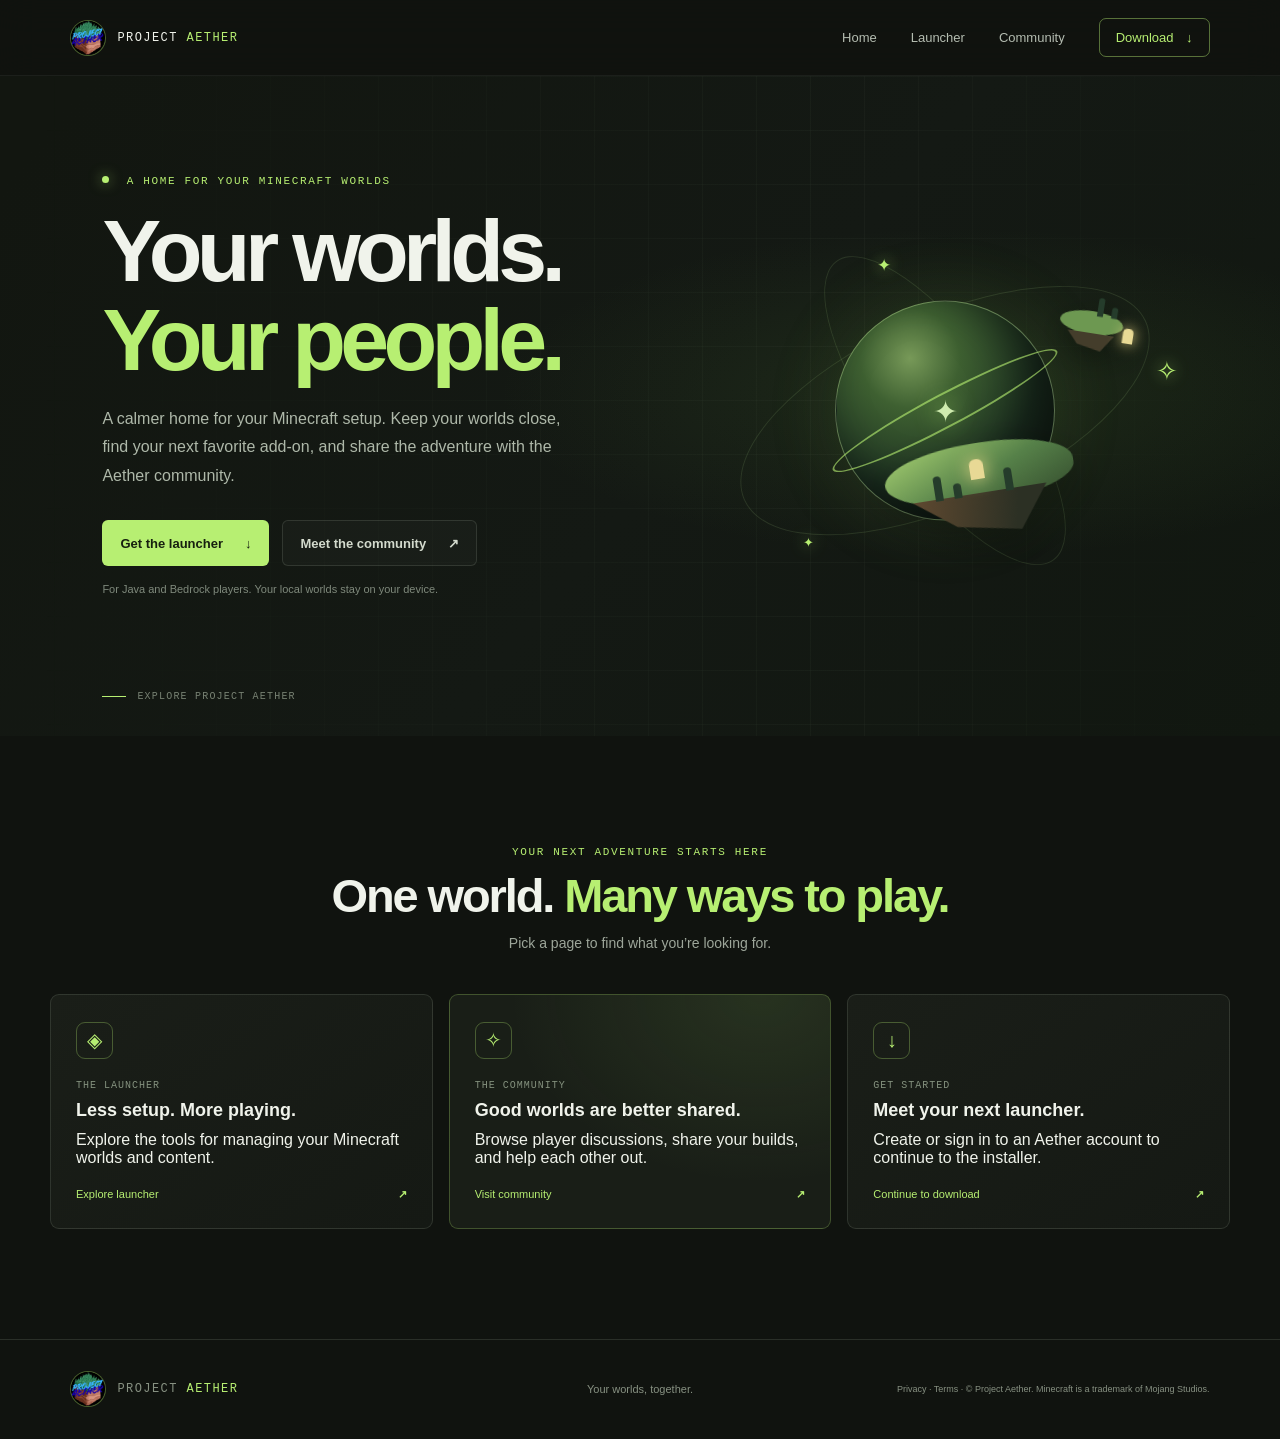
==== index.html @ b4d23e69 "Publish Project Aether website Co-authored-by: Copilot App <223556219+Copilot@users.noreply.github.c" ====
<!doctype html>
<html lang="en">
<head>
  <meta charset="utf-8">
  <meta name="viewport" content="width=device-width, initial-scale=1">
  <meta name="theme-color" content="#10130f">
  <meta http-equiv="Content-Security-Policy" content="default-src 'self'; base-uri 'self'; object-src 'none'; form-action 'self'; script-src 'none'; style-src 'self'; img-src 'self' data:; frame-src 'none'; connect-src 'self'">
  <meta name="description" content="Project Aether brings your Minecraft worlds together. Discover the launcher and join the Aether community.">
  <title>Project Aether — Your worlds, together</title>
  <link rel="icon" type="image/png" href="assets/aether-icon.png">
  <link rel="stylesheet" href="styles.css">
</head>
<body>
  <header class="site-header">
    <a class="brand" href="index.html" aria-label="Project Aether home"><img class="brand-icon" src="assets/aether-icon.png" alt=""><span>PROJECT <b>AETHER</b></span></a>
    <nav class="site-nav" aria-label="Main navigation">
      <a aria-current="page" href="index.html">Home</a>
      <a href="launcher.html">Launcher</a>
      <a href="community.html">Community</a>
      <a class="nav-download" href="download.html">Download <span aria-hidden="true">↓</span></a>
    </nav>
  </header>

  <main id="top">
    <section class="hero">
      <div class="hero-copy">
        <p class="eyebrow"><span class="eyebrow-dot"></span> A HOME FOR YOUR MINECRAFT WORLDS</p>
        <h1>Your worlds.<br><span>Your people.</span></h1>
        <p class="hero-description">A calmer home for your Minecraft setup. Keep your worlds close, find your next favorite add-on, and share the adventure with the Aether community.</p>
        <div class="hero-actions">
          <a class="button button-primary" href="download.html">Get the launcher <span aria-hidden="true">↓</span></a>
          <a class="button button-quiet" href="community.html">Meet the community <span aria-hidden="true">↗</span></a>
        </div>
        <p class="hero-footnote">For Java and Bedrock players. Your local worlds stay on your device.</p>
      </div>
      <div class="hero-art" aria-hidden="true">
        <div class="orbit orbit-one"></div><div class="orbit orbit-two"></div>
        <div class="planet"><span>✦</span></div>
        <div class="island island-main"><i></i><i></i><i></i><b></b></div>
        <div class="island island-small"><i></i><i></i><b></b></div>
        <span class="spark spark-one">✦</span><span class="spark spark-two">✧</span><span class="spark spark-three">✦</span>
      </div>
      <a class="scroll-cue" href="#explore"><span></span> EXPLORE PROJECT AETHER</a>
    </section>

    <section class="home-explore section-wrap" id="explore" aria-labelledby="exploreTitle">
      <div class="section-heading">
        <p class="eyebrow">YOUR NEXT ADVENTURE STARTS HERE</p>
        <h2 id="exploreTitle">One world. <span>Many ways to play.</span></h2>
        <p>Pick a page to find what you’re looking for.</p>
      </div>
      <div class="feature-grid">
        <a class="feature-card" href="launcher.html"><span class="feature-icon">◈</span><p class="card-index">THE LAUNCHER</p><h3>Less setup. More playing.</h3><p>Explore the tools for managing your Minecraft worlds and content.</p><span class="card-link">Explore launcher <b aria-hidden="true">↗</b></span></a>
        <a class="feature-card feature-card-highlight" href="community.html"><span class="feature-icon">✧</span><p class="card-index">THE COMMUNITY</p><h3>Good worlds are better shared.</h3><p>Browse player discussions, share your builds, and help each other out.</p><span class="card-link">Visit community <b aria-hidden="true">↗</b></span></a>
        <a class="feature-card" href="download.html"><span class="feature-icon">↓</span><p class="card-index">GET STARTED</p><h3>Meet your next launcher.</h3><p>Create or sign in to an Aether account to continue to the installer.</p><span class="card-link">Continue to download <b aria-hidden="true">↗</b></span></a>
      </div>
    </section>
  </main>

  <footer class="site-footer">
    <a class="brand" href="index.html"><img class="brand-icon" src="assets/aether-icon.png" alt=""><span>PROJECT <b>AETHER</b></span></a>
    <p>Your worlds, together.</p>
    <small><a href="privacy.html">Privacy</a> · <a href="terms.html">Terms</a> · © Project Aether. Minecraft is a trademark of Mojang Studios.</small>
  </footer>
</body>
</html>
---- styles.css ----
:root {
  color-scheme: dark;
  --bg: #10130f;
  --surface: #181c17;
  --surface-raised: #20251e;
  --line: rgba(224, 240, 216, .12);
  --text: #f0f3eb;
  --muted: #9da69a;
  --green: #b7ef72;
  --green-deep: #7ebd3d;
  --mint: #78d6a5;
  --mono: Consolas, "Courier New", monospace;
  --body: "Segoe UI", Arial, sans-serif;
  --display: "Segoe UI", Arial, sans-serif;
}

* { box-sizing: border-box; }
html { scroll-behavior: smooth; scroll-padding-top: 85px; }
body { margin: 0; background: var(--bg); color: var(--text); font-family: var(--body); -webkit-font-smoothing: antialiased; }
button, input, textarea, select { font: inherit; }
a { color: inherit; text-decoration: none; }
button { color: inherit; }
::selection { color: #141910; background: var(--green); }

.site-header { position: sticky; z-index: 20; top: 0; height: 76px; padding: 0 max(5.5vw, calc((100vw - 1320px) / 2)); display: flex; align-items: center; justify-content: space-between; background: rgba(16, 19, 15, .88); border-bottom: 1px solid rgba(255,255,255,.055); backdrop-filter: blur(18px); }
.brand { display: inline-flex; gap: 11px; align-items: center; font: 500 12px var(--mono); letter-spacing: .12em; }
.brand b { color: var(--green); font-weight: 500; }
.brand-icon { display: block; width: 36px; height: 36px; border: 1px solid rgba(183,239,114,.4); border-radius: 50%; object-fit: cover; background: #000; }
.site-nav { display: flex; gap: 34px; align-items: center; color: #b5bdb1; font-size: 13px; }
.site-nav a { transition: color .18s ease; }
.site-nav a:hover, .site-nav a:focus-visible { color: var(--green); }
.site-nav .nav-download { padding: 11px 16px; border: 1px solid rgba(183,239,114,.43); border-radius: 7px; color: var(--green); }
.site-nav .nav-download span { margin-left: 9px; }

.hero { position: relative; min-height: 660px; overflow: hidden; display: flex; align-items: center; padding: 70px max(8vw, calc((100vw - 1180px) / 2)) 112px; background: radial-gradient(ellipse at 75% 48%, rgba(84, 134, 54, .16), transparent 34%), linear-gradient(130deg, #121610 5%, #141914 54%, #111710 100%); }
.hero::before { position: absolute; inset: 0; background-image: linear-gradient(rgba(196,226,180,.035) 1px, transparent 1px), linear-gradient(90deg, rgba(196,226,180,.035) 1px, transparent 1px); background-size: 54px 54px; mask-image: linear-gradient(90deg, transparent, #000 65%, transparent); content: ""; }
.hero-copy { position: relative; z-index: 2; width: min(590px, 55%); }
.eyebrow { margin: 0 0 20px; color: var(--green); font: 11px var(--mono); letter-spacing: .15em; }
.eyebrow-dot, .online-indicator { display: inline-block; width: 7px; height: 7px; margin-right: 9px; border-radius: 50%; background: var(--green); box-shadow: 0 0 13px rgba(183,239,114,.66); vertical-align: 1px; }
h1, h2, h3, p { margin-top: 0; }
.hero h1 { margin-bottom: 20px; font: 800 clamp(52px, 7vw, 88px)/1.01 var(--display); letter-spacing: -.065em; }
.hero h1 span, .section-heading h2 span, .social-intro h2 span, .download-cta h2 span { color: var(--green); }
.hero-description { max-width: 485px; margin-bottom: 29px; color: #aeb8a9; font-size: 16px; line-height: 1.8; }
.hero-actions { display: flex; flex-wrap: wrap; gap: 13px; align-items: center; }
.button { min-height: 46px; padding: 0 17px; display: inline-flex; gap: 22px; justify-content: center; align-items: center; border: 1px solid transparent; border-radius: 6px; cursor: pointer; font-size: 13px; font-weight: 700; transition: transform .18s ease, background .18s ease, border-color .18s ease; }
.button:hover:not(:disabled) { transform: translateY(-2px); }
.button:focus-visible, button:focus-visible, a:focus-visible, input:focus-visible, textarea:focus-visible, select:focus-visible { outline: 2px solid var(--green); outline-offset: 3px; }
.button-primary { background: var(--green); color: #17200f; }
.button-primary:hover:not(:disabled) { background: #c9f892; }
.button-quiet { border-color: var(--line); background: rgba(255,255,255,.025); color: #d3dacd; }
.button-quiet:hover { border-color: rgba(183,239,114,.45); }
.button:disabled { cursor: not-allowed; opacity: .48; }
.hero-footnote { margin: 17px 0 0; color: #7f897c; font-size: 11px; }
.hero-art { position: absolute; width: 490px; height: 460px; top: 50%; right: 7%; transform: translateY(-49%); }
.orbit { position: absolute; left: 50%; top: 50%; border: 1px solid rgba(181,229,148,.13); border-radius: 50%; transform: translate(-50%,-50%) rotate(-24deg); }
.orbit-one { width: 440px; height: 190px; }
.orbit-two { width: 370px; height: 130px; transform: translate(-50%,-50%) rotate(54deg); }
.planet { position: absolute; top: 50%; left: 50%; width: 220px; height: 220px; display: grid; place-items: center; border: 1px solid rgba(208,239,165,.34); border-radius: 50%; background: radial-gradient(circle at 34% 26%, #779958 0, #3e6031 23%, #1c3021 60%, #121b17 100%); box-shadow: inset -26px -22px 48px rgba(0,0,0,.5), 0 0 75px rgba(141,197,88,.13); transform: translate(-50%,-50%); }
.planet::before { position: absolute; width: 250px; height: 30px; border: 2px solid rgba(183,239,114,.62); border-radius: 50%; transform: rotate(-28deg); content: ""; }
.planet span { color: rgba(228,255,193,.87); font-size: 30px; text-shadow: 0 0 24px var(--green); }
.island { position: absolute; z-index: 2; filter: drop-shadow(0 15px 19px rgba(0,0,0,.28)); }
.island-main { width: 190px; height: 97px; top: 57%; left: 38%; transform: rotate(-9deg); }
.island-main::before { position: absolute; inset: 0 0 37px; border-radius: 50% 49% 46% 52%; background: linear-gradient(155deg,#a4ce70,#568149 54%,#354e2e); content: ""; }
.island-main::after { position: absolute; top: 50px; left: 25px; width: 135px; height: 42px; clip-path: polygon(0 0,100% 0,77% 100%,30% 72%); background: linear-gradient(100deg,#5f4930,#2c3024 75%); content: ""; }
.island i { position: absolute; z-index: 1; bottom: 45px; width: 8px; height: 19px; border-radius: 5px 5px 1px 1px; background: #253c2b; }
.island i:nth-child(1) { left: 48px; height: 25px; }.island i:nth-child(2) { left: 67px; height: 15px; }.island i:nth-child(3) { left: 119px; height: 23px; }
.island b { position: absolute; z-index: 1; top: 16px; left: 86px; width: 14px; height: 20px; border-radius: 6px 6px 0 0; background: #e8d995; box-shadow: 0 0 18px #efdb8a; }
.island-small { width: 85px; height: 51px; top: 27%; left: 71%; transform: scale(.75) rotate(9deg); }
.island-small::before { position: absolute; inset: 0 0 20px; border-radius: 50%; background: #6d9851; content: ""; }
.island-small::after { position: absolute; top: 29px; left: 12px; width: 63px; height: 23px; clip-path: polygon(0 0,100% 0,75% 100%,24% 74%); background: #443d2b; content: ""; }
.spark { position: absolute; color: var(--green); text-shadow: 0 0 15px rgba(183,239,114,.8); }
.spark-one { top: 16%; left: 36%; font-size: 17px; }.spark-two { top: 38%; left: 93%; font-size: 26px; }.spark-three { top: 77%; left: 21%; font-size: 13px; }
.scroll-cue { position: absolute; bottom: 34px; left: max(8vw, calc((100vw - 1180px) / 2)); display: inline-flex; gap: 11px; align-items: center; color: #788273; font: 10px var(--mono); letter-spacing: .12em; }
.scroll-cue span { width: 24px; height: 1px; background: var(--green); }

.section-wrap { max-width: 1180px; margin: auto; padding: 110px 0; }
.section-heading { margin-bottom: 43px; text-align: center; }
.section-heading .eyebrow { margin-bottom: 12px; }
.section-heading h2, .social-intro h2, .download-cta h2 { margin-bottom: 12px; font: 750 clamp(32px, 4vw, 47px)/1.12 var(--display); letter-spacing: -.045em; }
.section-heading > p:last-child { margin-bottom: 0; color: var(--muted); font-size: 14px; }
.home-explore .feature-card { display: block; }
.card-link { display: flex; justify-content: space-between; margin-top: 21px; color: var(--green); font-size: 11px; }
.feature-grid { display: grid; grid-template-columns: repeat(3, 1fr); gap: 16px; }
.feature-card { min-height: 230px; padding: 27px 25px; border: 1px solid var(--line); border-radius: 9px; background: linear-gradient(145deg, #1a1e18, #151914); }
.feature-card-highlight { border-color: rgba(183,239,114,.25); background: radial-gradient(ellipse at 82% 0%, rgba(142,195,94,.12), transparent 57%), #191e17; }
.feature-icon { display: grid; width: 37px; height: 37px; margin-bottom: 21px; place-items: center; border: 1px solid rgba(183,239,114,.3); border-radius: 9px; color: var(--green); font-size: 20px; }
.card-index { margin-bottom: 9px; color: #84917e; font: 10px var(--mono); letter-spacing: .1em; }
.feature-card h3 { margin-bottom: 10px; font: 650 18px var(--display); }
.feature-card > p:last-child { margin-bottom: 0; color: var(--muted); font-size: 13px; line-height: 1.75; }

.social-section { padding: 105px max(5vw, calc((100vw - 1320px) / 2)); border-top: 1px solid rgba(255,255,255,.045); border-bottom: 1px solid rgba(255,255,255,.045); background: radial-gradient(ellipse at 12% 18%, rgba(90,132,63,.12), transparent 33%), #141813; }
.social-wrap { max-width: 1250px; margin: auto; display: grid; grid-template-columns: minmax(250px, .75fr) minmax(450px, 1.25fr); gap: clamp(36px, 7vw, 100px); align-items: start; }
.social-intro { position: sticky; top: 120px; padding-top: 24px; }
.social-intro .eyebrow { margin-bottom: 19px; }
.social-intro h2 { margin-bottom: 19px; font-size: clamp(38px, 4vw, 55px); }
.social-intro h1 { margin-bottom: 19px; font: 750 clamp(38px, 4vw, 55px)/1.12 var(--display); letter-spacing: -.045em; }
.social-intro > p:not(.eyebrow) { max-width: 380px; margin-bottom: 23px; color: #a5aea0; font-size: 14px; line-height: 1.8; }
.social-account { margin-bottom: 20px; color: #879282; font: 11px var(--mono); }
.social-account .online-indicator { width: 6px; height: 6px; background: var(--mint); box-shadow: 0 0 12px rgba(120,214,165,.65); }
.signout-link { display: block; margin-top: 12px; padding: 0; border: 0; background: transparent; color: var(--muted); cursor: pointer; font-size: 12px; text-decoration: underline; }
.community-card { min-width: 0; padding: 23px; border: 1px solid rgba(223,238,215,.12); border-radius: 10px; background: #191d18; box-shadow: 0 25px 80px rgba(0,0,0,.22); }
.community-card-head { display: flex; justify-content: space-between; align-items: center; }
.community-card-head .card-index { margin: 0 0 6px; }
.community-card-head h2, .community-card-head h3 { margin-bottom: 0; font: 650 21px var(--display); }
.refresh-button { width: 35px; height: 35px; border: 1px solid var(--line); border-radius: 7px; background: transparent; color: #b4c0ac; cursor: pointer; font-size: 19px; }
.refresh-button:hover { border-color: var(--green); color: var(--green); }
.category-list { display: flex; gap: 7px; overflow-x: auto; padding: 19px 0 15px; scrollbar-width: thin; }
.category-chip { flex: 0 0 auto; padding: 7px 10px; border: 1px solid var(--line); border-radius: 99px; background: transparent; color: #a5aea0; cursor: pointer; font-size: 10px; }
.category-chip:hover, .category-chip.active { border-color: rgba(183,239,114,.5); background: rgba(183,239,114,.08); color: var(--green); }
.compose-form { padding: 15px; border: 1px solid var(--line); border-radius: 7px; background: #141813; }
.compose-form input, .compose-form textarea, .compose-form select, .auth-card input, .auth-card select { width: 100%; padding: 10px 11px; border: 1px solid #30372d; border-radius: 5px; background: #10130f; color: var(--text); font-size: 12px; }
.compose-form input, .compose-form textarea { margin-bottom: 8px; }
.compose-form textarea { resize: vertical; min-height: 72px; line-height: 1.6; }
.compose-form select { width: auto; max-width: 100%; margin-bottom: 10px; color: #bbc5b5; }
.compose-form input::placeholder, .compose-form textarea::placeholder, .auth-card input::placeholder { color: #697365; }
.compose-footer { display: flex; gap: 12px; align-items: center; justify-content: space-between; color: #788273; font-size: 10px; }
.button-small { min-height: 33px; padding: 0 13px; gap: 11px; border: 0; background: var(--green); color: #17200f; font-size: 11px; }
.feed-list { margin-top: 9px; }
.feed-message { padding: 23px 10px; color: #8d9787; text-align: center; font-size: 12px; }
.post-card { padding: 20px 2px; border-bottom: 1px solid var(--line); }
.post-meta { display: flex; gap: 8px; align-items: center; color: #84907f; font: 10px var(--mono); }
.post-category { color: var(--green); }
.post-card h4 { margin: 11px 0 6px; font: 650 16px/1.45 var(--display); overflow-wrap: anywhere; }
.post-body { margin: 0; color: #b1baad; font-size: 12px; line-height: 1.7; white-space: pre-wrap; overflow-wrap: anywhere; }
.post-actions { display: flex; gap: 8px; margin-top: 13px; }
.post-action { padding: 5px 9px; border: 1px solid var(--line); border-radius: 99px; background: transparent; color: #9ba694; cursor: pointer; font-size: 10px; }
.post-action:hover, .post-action.is-liked { border-color: rgba(183,239,114,.4); color: var(--green); }
.reply-list { display: grid; gap: 9px; margin-top: 12px; padding: 12px; border-left: 1px solid rgba(183,239,114,.35); background: rgba(0,0,0,.13); }
.reply-item { margin: 0; color: #acb6a7; font-size: 11px; line-height: 1.6; white-space: pre-wrap; overflow-wrap: anywhere; }
.reply-item b { color: var(--green); font-weight: 600; }
.reply-form { display: flex; gap: 8px; margin-top: 10px; }
.reply-form input { min-width: 0; flex: 1; padding: 9px; border: 1px solid #30372d; border-radius: 5px; background: #10130f; color: var(--text); font-size: 11px; }

.download-cta { position: relative; overflow: hidden; padding: 95px 20px; text-align: center; background: radial-gradient(ellipse at 50% 110%, rgba(111,164,72,.19), transparent 53%), #111510; }
.download-cta .eyebrow { margin-bottom: 14px; }
.download-cta h2 { margin-bottom: 25px; }
.download-cta > p:last-child { margin: 15px 0 0; color: #869080; font-size: 11px; }
.cta-orb { position: absolute; top: -45px; left: calc(50% - 35px); color: rgba(183,239,114,.08); font-size: 170px; pointer-events: none; }
.site-footer { min-height: 100px; padding: 22px max(5.5vw, calc((100vw - 1320px) / 2)); display: grid; grid-template-columns: 1fr 1fr 1fr; gap: 20px; align-items: center; border-top: 1px solid var(--line); color: #879182; }
.site-footer p { margin: 0; text-align: center; font-size: 11px; }
.site-footer small { text-align: right; font-size: 9px; }
.legal-page { width: min(760px, calc(100% - 44px)); min-height: calc(100vh - 176px); margin: 70px auto; padding: 45px clamp(22px, 6vw, 65px); border: 1px solid var(--line); border-radius: 10px; background: linear-gradient(145deg, #191e17, #141813); }
.legal-page .eyebrow { margin-bottom: 12px; }
.legal-page h1 { margin-bottom: 10px; font: 750 clamp(36px, 5vw, 56px)/1.1 var(--display); letter-spacing: -.05em; }
.legal-page .legal-updated { margin-bottom: 31px; color: #879282; font: 10px var(--mono); }
.legal-page h2 { margin: 29px 0 9px; font: 650 18px var(--display); }
.legal-page p, .legal-page li { color: #acb6a7; font-size: 13px; line-height: 1.8; }
.legal-page li { margin: 8px 0; padding-left: 5px; }
.legal-page ul { padding-left: 20px; }
.legal-page a { color: var(--green); text-decoration: underline; text-underline-offset: 3px; }
.page-hero { padding: 110px max(8vw, calc((100vw - 1180px) / 2)) 90px; background: radial-gradient(ellipse at 78% 45%, rgba(84, 134, 54, .16), transparent 34%), #131812; }
.page-hero h1 { margin: 0 0 18px; font: 800 clamp(48px, 6vw, 76px)/1.02 var(--display); letter-spacing: -.06em; }
.page-hero h1 span { color: var(--green); }
.page-hero > p:not(.eyebrow) { max-width: 610px; margin: 0 0 25px; color: #aeb8a9; font-size: 15px; line-height: 1.8; }
.launcher-features { padding-top: 82px; }
.launcher-note { margin-top: 22px; padding: 26px 30px; display: flex; gap: 24px; justify-content: space-between; align-items: center; border: 1px solid rgba(183,239,114,.2); border-radius: 9px; background: radial-gradient(ellipse at 85% 0%, rgba(142,195,94,.11), transparent 57%), #191e17; }
.launcher-note h3 { margin: 0 0 8px; font: 650 19px var(--display); }
.launcher-note p:last-child { max-width: 620px; margin: 0; color: var(--muted); font-size: 12px; line-height: 1.7; }
.social-page { min-height: calc(100vh - 176px); }
.download-page { min-height: calc(100vh - 176px); padding: 62px 20px; display: grid; place-items: center; background: radial-gradient(ellipse at 50% 34%, rgba(90,132,63,.15), transparent 43%), #111510; }
.download-gate { width: min(540px, 100%); padding: 42px clamp(23px, 7vw, 56px); border: 1px solid rgba(183,239,114,.2); border-radius: 11px; background: linear-gradient(145deg, #1a1f18, #141813); text-align: center; box-shadow: 0 25px 80px rgba(0,0,0,.24); }
.download-icon { width: 96px; height: 96px; margin-bottom: 25px; border: 1px solid rgba(183,239,114,.4); border-radius: 50%; object-fit: cover; background: #000; }
.download-gate h1 { margin: 0 0 16px; font: 800 clamp(43px, 7vw, 60px)/1.02 var(--display); letter-spacing: -.055em; }
.download-gate h1 span { color: var(--green); }
.download-copy { margin: 0 auto 20px; max-width: 390px; color: #aab4a5; font-size: 13px; line-height: 1.8; }
.download-status { min-height: 23px; margin: 16px 0; color: var(--green); font: 11px var(--mono); }
.download-actions { display: grid; gap: 7px; justify-items: center; }
.download-note { margin: 22px 0 0; color: #7f897c; font-size: 10px; line-height: 1.7; }

.auth-dialog { width: min(440px, calc(100% - 28px)); max-width: none; max-height: min(90vh, 760px); padding: 0; overflow-y: auto; border: 1px solid rgba(183,239,114,.25); border-radius: 11px; background: #181d17; color: var(--text); box-shadow: 0 28px 100px rgba(0,0,0,.6); }
.auth-dialog::backdrop { background: rgba(5,8,5,.78); backdrop-filter: blur(4px); }
.auth-card { position: relative; padding: 32px; }
.auth-card .eyebrow { margin-bottom: 12px; font-size: 9px; }
.auth-card h2 { margin-bottom: 8px; font: 750 29px var(--display); letter-spacing: -.04em; }
.auth-subtitle { margin-bottom: 22px; color: var(--muted); font-size: 12px; line-height: 1.6; }
.dialog-close { position: absolute; top: 14px; right: 15px; width: 32px; height: 32px; border: 1px solid var(--line); border-radius: 50%; background: transparent; color: #b7c0b2; cursor: pointer; font-size: 20px; }
.auth-card label { display: block; margin: 14px 0 6px; color: #d4dbd0; font-size: 11px; }
.auth-card input, .auth-card select { min-height: 41px; font-size: 12px; }
.auth-card .form-note { color: #85907f; font-size: 10px; line-height: 1.6; }
.auth-card .agreement { display: flex; gap: 9px; align-items: flex-start; margin: 15px 0; color: #a9b2a4; font-size: 10px; line-height: 1.6; }
.auth-card .agreement input { width: 15px; min-height: 15px; flex: 0 0 15px; margin: 1px 0 0; accent-color: var(--green); }
.auth-card a { color: var(--green); text-decoration: underline; text-underline-offset: 2px; }
.turnstile-slot { min-height: 66px; margin: 12px 0; }
.auth-submit { width: 100%; margin: 12px 0 7px; }
.auth-switch { display: block; margin: 12px auto; padding: 4px; border: 0; background: transparent; color: var(--green); cursor: pointer; font-size: 11px; }
.auth-legal { margin: 17px 0 0; }
.auth-error { padding: 10px; border: 1px solid rgba(255,117,117,.25); border-radius: 5px; background: rgba(145,48,48,.13); color: #ffaaa3; font-size: 11px; line-height: 1.5; }
.auth-error[hidden] { display: none; }
.sr-only { position: absolute; width: 1px; height: 1px; padding: 0; overflow: hidden; clip: rect(0,0,0,0); white-space: nowrap; border: 0; }
[hidden] { display: none !important; }

@media (max-width: 1050px) {
  .section-wrap { padding-right: 5vw; padding-left: 5vw; }
  .hero { padding-left: 6vw; }
  .hero-art { right: 0; transform: translate(10%,-49%) scale(.82); opacity: .8; }
  .social-section { padding-right: 5vw; padding-left: 5vw; }
}
@media (max-width: 760px) {
  .site-header { height: 65px; padding: 0 20px; }
  .site-nav { gap: 15px; font-size: 11px; }
  .site-nav a:first-child { display: none; }
  .site-nav .nav-download { padding: 9px 10px; }
  .brand { gap: 8px; font-size: 10px; }
  .brand-icon { width: 32px; height: 32px; }
  .hero { min-height: 680px; padding: 80px 25px 100px; align-items: flex-start; }
  .hero-copy { width: 100%; }
  .hero h1 { font-size: clamp(55px, 13vw, 78px); }
  .hero-description { max-width: 500px; font-size: 14px; }
  .hero-art { top: auto; right: 50%; bottom: -180px; transform: translateX(50%) scale(.72); opacity: .65; }
  .scroll-cue { left: 25px; }
  .section-wrap { padding: 77px 22px; }
  .section-heading { margin-bottom: 27px; }
  .feature-grid { grid-template-columns: 1fr; gap: 10px; }
  .feature-card { min-height: 0; padding: 22px; }
  .feature-icon { margin-bottom: 15px; }
  .social-section { padding: 70px 18px; }
  .social-wrap { grid-template-columns: 1fr; gap: 34px; }
  .social-intro { position: static; padding: 0 4px; }
  .social-intro h2 { font-size: 43px; }
  .social-intro h1 { font-size: 43px; }
  .community-card { padding: 17px; }
  .download-cta { padding: 75px 20px; }
  .page-hero { padding: 80px 25px 65px; }
  .page-hero h1 { font-size: 54px; }
  .launcher-features { padding-top: 65px; }
  .launcher-note { align-items: flex-start; flex-direction: column; padding: 22px; }
  .download-page { padding: 40px 15px; }
  .site-footer { padding: 22px; grid-template-columns: 1fr auto; }
  .site-footer p { display: none; }
  .site-footer small { max-width: 210px; font-size: 8px; }
}
@media (max-width: 430px) {
  .site-nav { gap: 11px; }
  .site-nav a:nth-child(2) { font-size: 10px; }
  .hero { min-height: 700px; }
  .hero-actions { align-items: stretch; flex-direction: column; }
  .hero-actions .button { justify-content: space-between; }
  .community-card { margin: 0 -7px; padding: 14px; }
  .compose-form { padding: 10px; }
  .compose-footer { align-items: flex-start; flex-direction: column; }
  .compose-footer .button { align-self: flex-end; }
  .site-footer small { max-width: 155px; text-align: right; }
  .auth-card { padding: 28px 22px; }
  .legal-page { width: calc(100% - 28px); margin: 26px auto; padding: 27px 21px; }
}
@media (prefers-reduced-motion: reduce) {
  *, *::before, *::after { scroll-behavior: auto !important; animation-duration: .01ms !important; transition-duration: .01ms !important; }
}
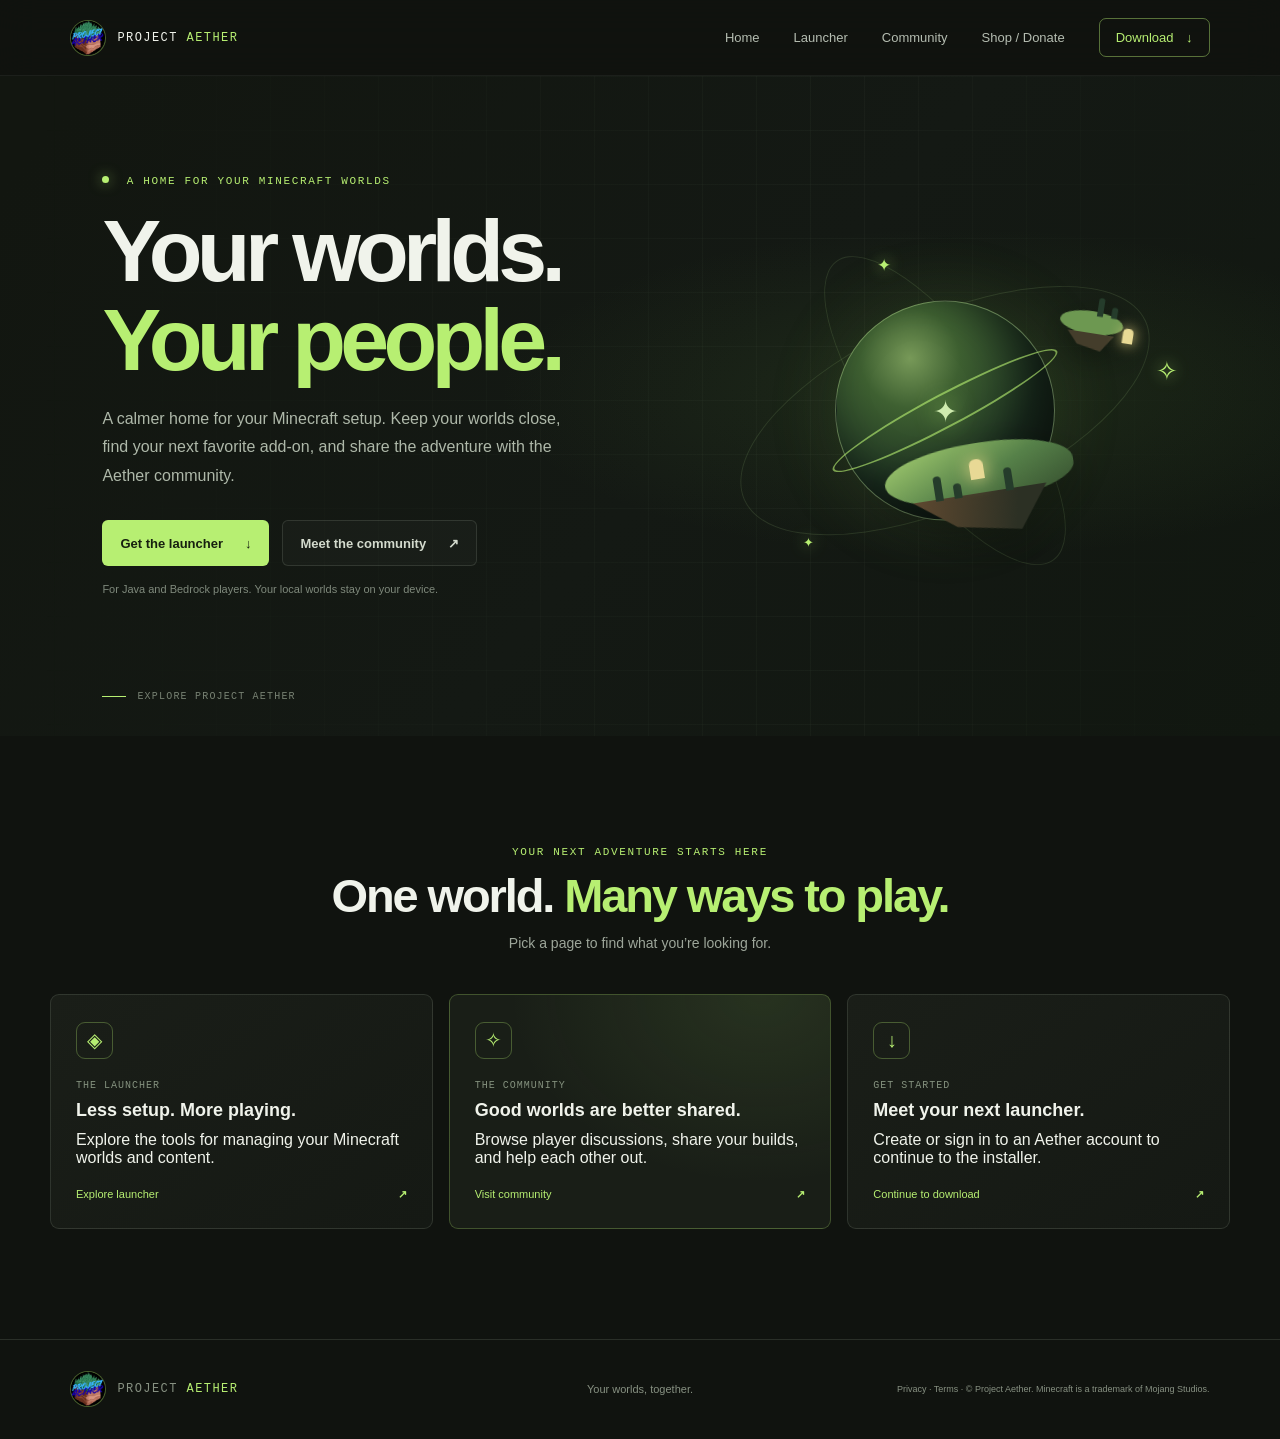
==== commit 849cf90c: "Add shop and donate coming soon page Co-authored-by: Copilot App <223556219+Copilot@users.noreply.gi" ====
--- a/index.html
+++ b/index.html
@@ -17,6 +17,7 @@
       <a aria-current="page" href="index.html">Home</a>
       <a href="launcher.html">Launcher</a>
       <a href="community.html">Community</a>
+      <a href="shop.html">Shop / Donate</a>
       <a class="nav-download" href="download.html">Download <span aria-hidden="true">↓</span></a>
     </nav>
   </header>
--- a/styles.css
+++ b/styles.css
@@ -140,6 +140,7 @@
 .site-footer p { margin: 0; text-align: center; font-size: 11px; }
 .site-footer small { text-align: right; font-size: 9px; }
 .legal-page { width: min(760px, calc(100% - 44px)); min-height: calc(100vh - 176px); margin: 70px auto; padding: 45px clamp(22px, 6vw, 65px); border: 1px solid var(--line); border-radius: 10px; background: linear-gradient(145deg, #191e17, #141813); }
+.shop-page { display: grid; align-content: center; text-align: center; }
 .legal-page .eyebrow { margin-bottom: 12px; }
 .legal-page h1 { margin-bottom: 10px; font: 750 clamp(36px, 5vw, 56px)/1.1 var(--display); letter-spacing: -.05em; }
 .legal-page .legal-updated { margin-bottom: 31px; color: #879282; font: 10px var(--mono); }
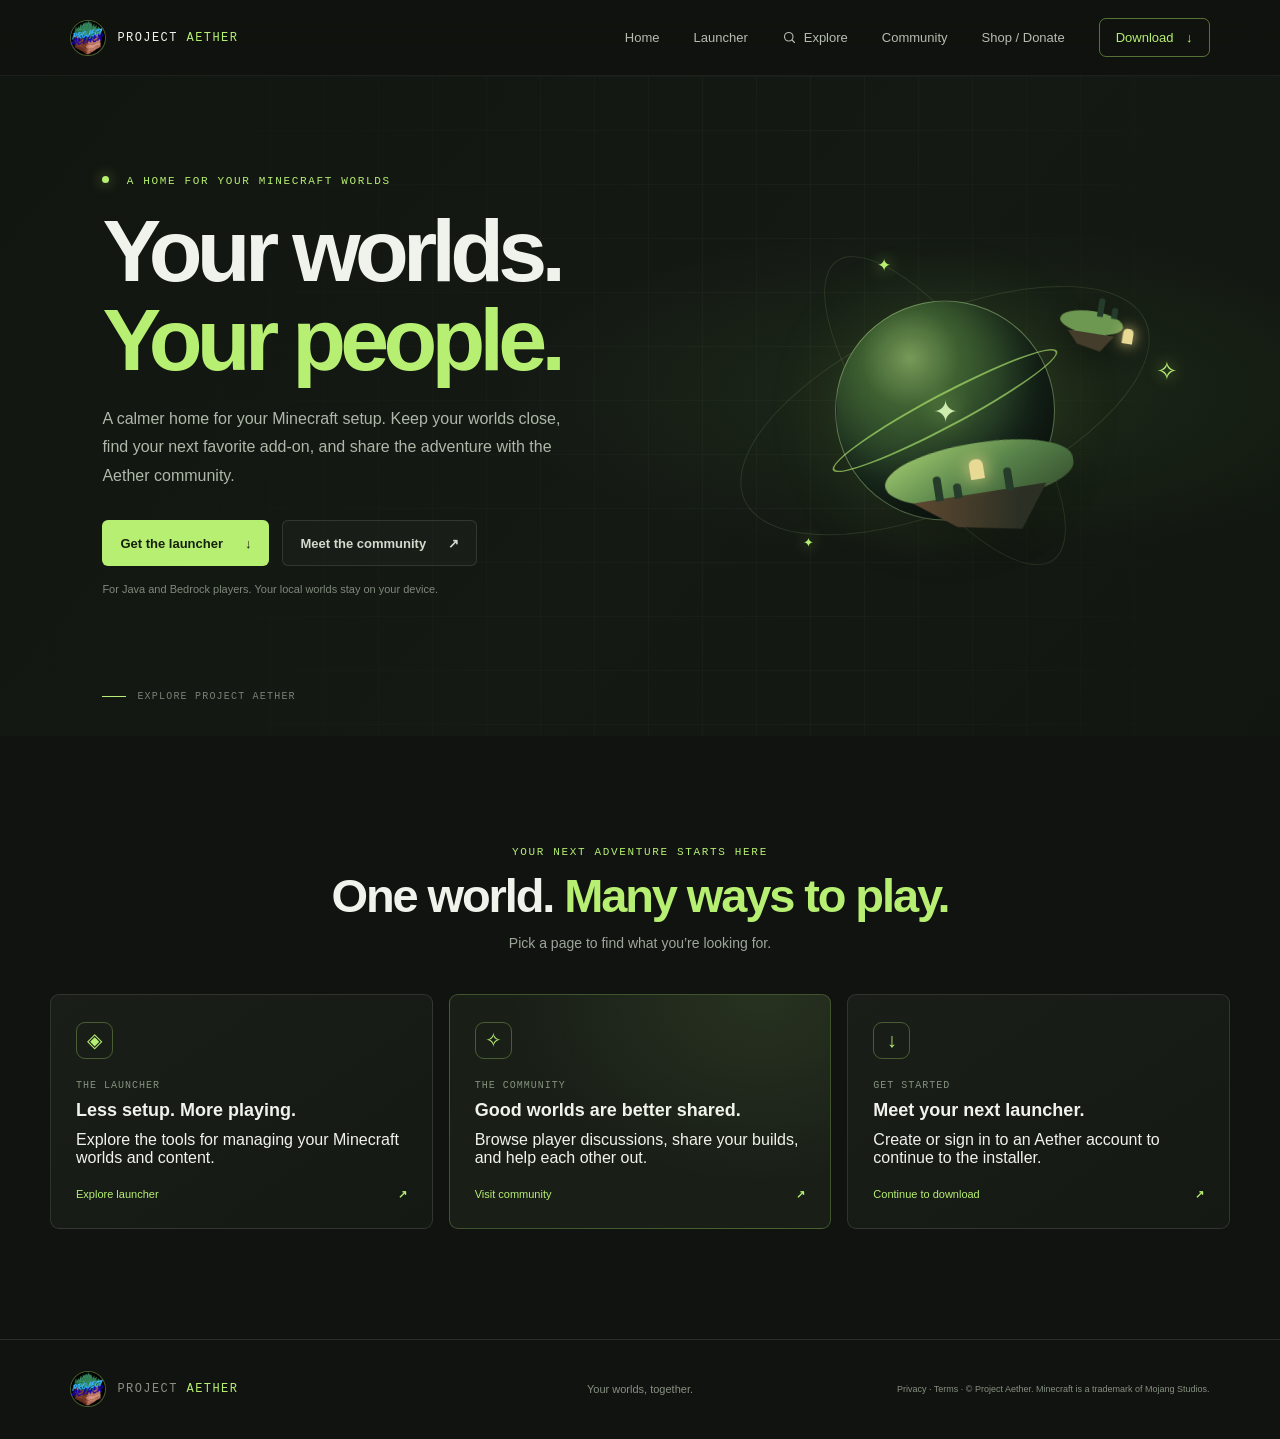
==== commit 90d44892: "Add Explore launcher gallery Co-authored-by: Copilot App <223556219+Copilot@users.noreply.github.com" ====
--- a/index.html
+++ b/index.html
@@ -8,7 +8,7 @@
   <meta name="description" content="Project Aether brings your Minecraft worlds together. Discover the launcher and join the Aether community.">
   <title>Project Aether — Your worlds, together</title>
   <link rel="icon" type="image/png" href="assets/aether-icon.png">
-  <link rel="stylesheet" href="styles.css">
+  <link rel="stylesheet" href="styles.css?v=explore-gallery-1">
 </head>
 <body>
   <header class="site-header">
@@ -16,6 +16,7 @@
     <nav class="site-nav" aria-label="Main navigation">
       <a aria-current="page" href="index.html">Home</a>
       <a href="launcher.html">Launcher</a>
+      <a class="nav-explore" href="explore.html" aria-label="Explore the launcher" title="Explore the launcher"><svg viewBox="0 0 24 24" fill="none" stroke="currentColor" stroke-width="1.8" stroke-linecap="round" stroke-linejoin="round" aria-hidden="true"><circle cx="10.8" cy="10.8" r="6.8"></circle><path d="m16 16 4 4"></path></svg><span class="nav-label">Explore</span></a>
       <a href="community.html">Community</a>
       <a href="shop.html">Shop / Donate</a>
       <a class="nav-download" href="download.html">Download <span aria-hidden="true">↓</span></a>
--- a/styles.css
+++ b/styles.css
@@ -29,6 +29,9 @@
 .site-nav { display: flex; gap: 34px; align-items: center; color: #b5bdb1; font-size: 13px; }
 .site-nav a { transition: color .18s ease; }
 .site-nav a:hover, .site-nav a:focus-visible { color: var(--green); }
+.site-nav .nav-explore { display: inline-flex; align-items: center; gap: 7px; }
+.site-nav .nav-explore svg { width: 15px; height: 15px; flex: 0 0 auto; }
+.site-nav .nav-explore[aria-current="page"] { color: var(--green); }
 .site-nav .nav-download { padding: 11px 16px; border: 1px solid rgba(183,239,114,.43); border-radius: 7px; color: var(--green); }
 .site-nav .nav-download span { margin-left: 9px; }
 
@@ -141,6 +144,11 @@
 .site-footer small { text-align: right; font-size: 9px; }
 .legal-page { width: min(760px, calc(100% - 44px)); min-height: calc(100vh - 176px); margin: 70px auto; padding: 45px clamp(22px, 6vw, 65px); border: 1px solid var(--line); border-radius: 10px; background: linear-gradient(145deg, #191e17, #141813); }
 .shop-page { display: grid; align-content: center; text-align: center; }
+.shop-page > p:not(.eyebrow) { margin-bottom: 30px; color: var(--muted); font-size: 14px; }
+.shop-options { display: grid; grid-template-columns: repeat(2, minmax(0, 1fr)); gap: 16px; text-align: left; }
+.shop-options .feature-card { min-height: 0; }
+.shop-options .feature-card > p:not(.card-index) { min-height: 44px; }
+.shop-contact-link { overflow-wrap: anywhere; }
 .legal-page .eyebrow { margin-bottom: 12px; }
 .legal-page h1 { margin-bottom: 10px; font: 750 clamp(36px, 5vw, 56px)/1.1 var(--display); letter-spacing: -.05em; }
 .legal-page .legal-updated { margin-bottom: 31px; color: #879282; font: 10px var(--mono); }
@@ -153,6 +161,21 @@
 .page-hero h1 { margin: 0 0 18px; font: 800 clamp(48px, 6vw, 76px)/1.02 var(--display); letter-spacing: -.06em; }
 .page-hero h1 span { color: var(--green); }
 .page-hero > p:not(.eyebrow) { max-width: 610px; margin: 0 0 25px; color: #aeb8a9; font-size: 15px; line-height: 1.8; }
+.explore-hero { padding-bottom: 76px; }
+.explore-gallery { padding-top: 76px; }
+.explore-note { max-width: 780px; margin: 0 0 48px; padding: 13px 17px; border-left: 2px solid var(--green); color: #aeb8a9; font-size: 13px; line-height: 1.7; }
+.explore-group { margin: 0 0 62px; }
+.explore-group-heading { display: flex; justify-content: space-between; align-items: end; margin-bottom: 21px; }
+.explore-group-heading .card-index { margin: 0 0 7px; color: var(--green); }
+.explore-group-heading h2 { margin: 0; font: 700 clamp(24px, 3vw, 34px)/1.15 var(--display); letter-spacing: -.04em; }
+.launcher-shot-grid { display: grid; grid-template-columns: repeat(2, minmax(0, 1fr)); gap: 18px; }
+.launcher-shot { margin: 0; overflow: hidden; border: 1px solid var(--line); border-radius: 10px; background: #151a14; }
+.launcher-shot-image { display: block; }
+.launcher-shot-image:focus-visible { outline: 2px solid var(--green); outline-offset: -2px; }
+.launcher-shot img { display: block; width: 100%; height: auto; aspect-ratio: 1.51; object-fit: cover; object-position: top; background: #10130f; }
+.launcher-shot figcaption { display: flex; flex-direction: column; gap: 3px; padding: 13px 16px 16px; border-top: 1px solid var(--line); }
+.launcher-shot figcaption .card-index { margin: 0; color: #84917e; }
+.launcher-shot figcaption h3 { margin: 0; font-size: 15px; }
 .launcher-features { padding-top: 82px; }
 .launcher-note { margin-top: 22px; padding: 26px 30px; display: flex; gap: 24px; justify-content: space-between; align-items: center; border: 1px solid rgba(183,239,114,.2); border-radius: 9px; background: radial-gradient(ellipse at 85% 0%, rgba(142,195,94,.11), transparent 57%), #191e17; }
 .launcher-note h3 { margin: 0 0 8px; font: 650 19px var(--display); }
@@ -200,6 +223,7 @@
   .site-header { height: 65px; padding: 0 20px; }
   .site-nav { gap: 15px; font-size: 11px; }
   .site-nav a:first-child { display: none; }
+  .site-nav .nav-explore .nav-label { display: none; }
   .site-nav .nav-download { padding: 9px 10px; }
   .brand { gap: 8px; font-size: 10px; }
   .brand-icon { width: 32px; height: 32px; }
@@ -212,6 +236,7 @@
   .section-wrap { padding: 77px 22px; }
   .section-heading { margin-bottom: 27px; }
   .feature-grid { grid-template-columns: 1fr; gap: 10px; }
+  .shop-options { grid-template-columns: 1fr; }
   .feature-card { min-height: 0; padding: 22px; }
   .feature-icon { margin-bottom: 15px; }
   .social-section { padding: 70px 18px; }
@@ -223,6 +248,9 @@
   .download-cta { padding: 75px 20px; }
   .page-hero { padding: 80px 25px 65px; }
   .page-hero h1 { font-size: 54px; }
+  .explore-gallery { padding-top: 55px; }
+  .explore-group { margin-bottom: 47px; }
+  .launcher-shot-grid { grid-template-columns: minmax(0, 1fr); gap: 14px; }
   .launcher-features { padding-top: 65px; }
   .launcher-note { align-items: flex-start; flex-direction: column; padding: 22px; }
   .download-page { padding: 40px 15px; }
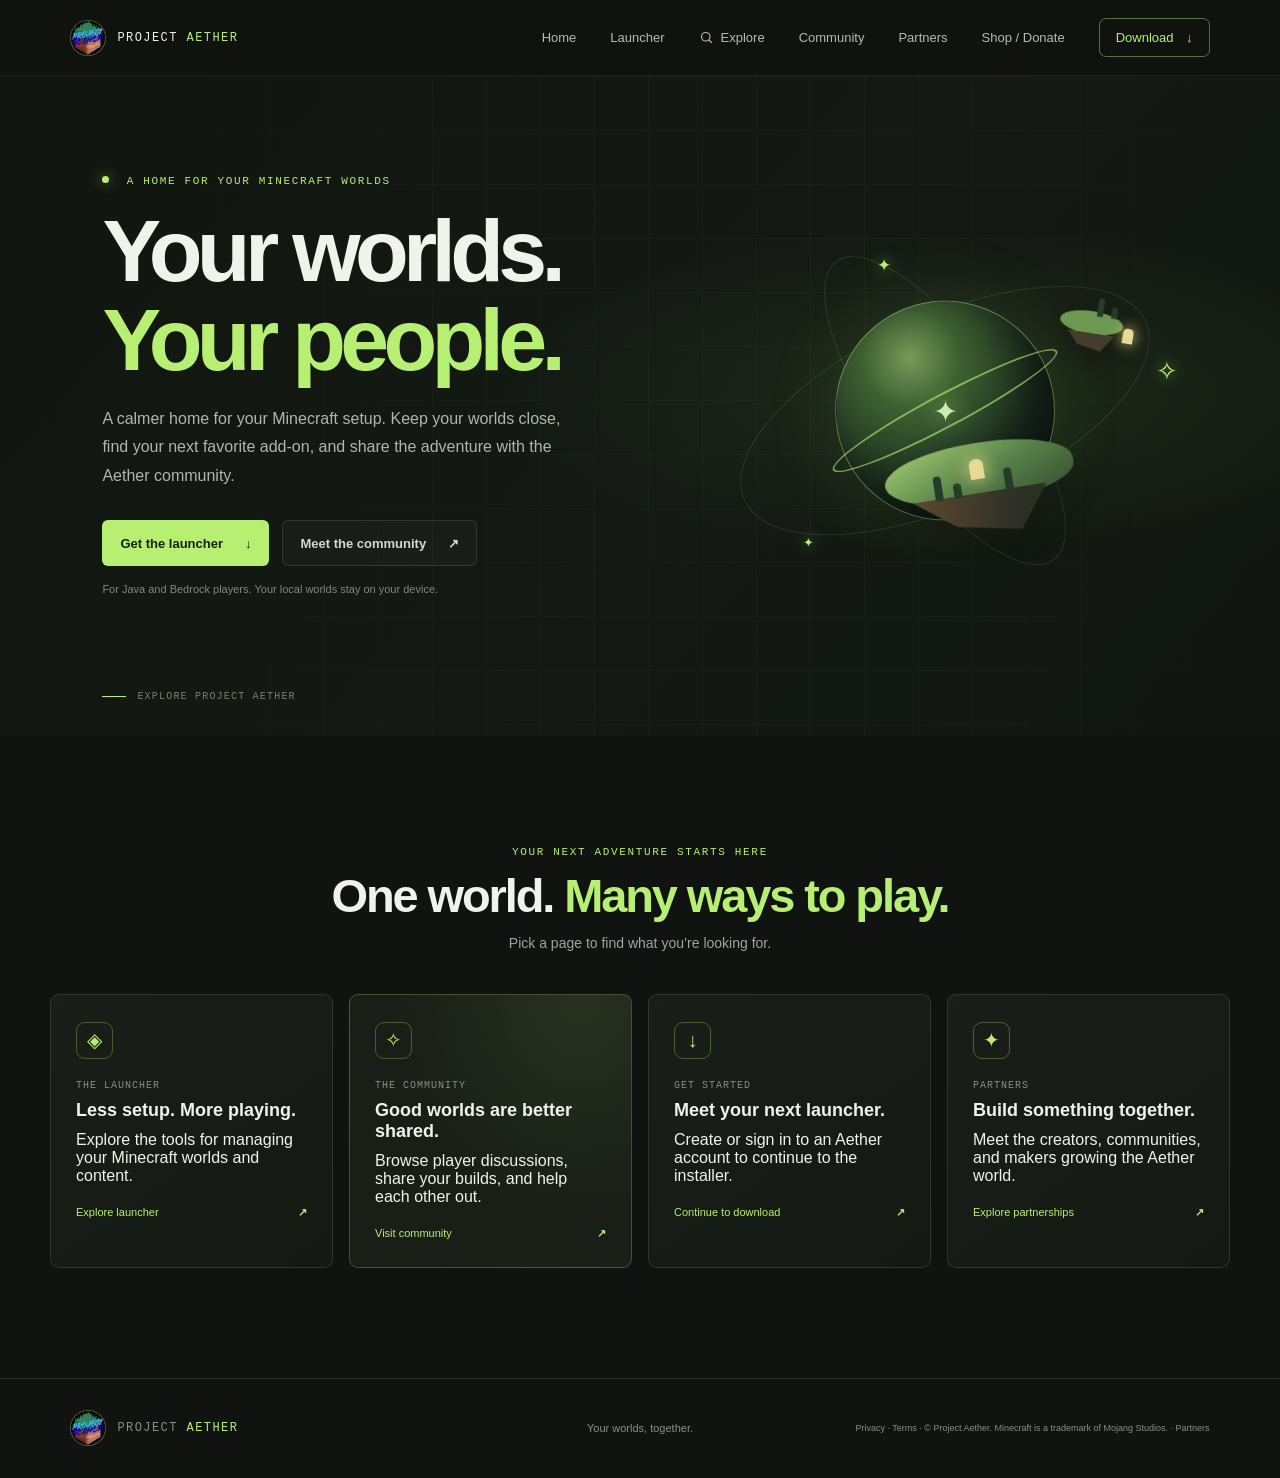
==== commit 718169b1: "Add Project Aether partners page" ====
--- a/index.html
+++ b/index.html
@@ -1,68 +1,69 @@
-<!doctype html>
-<html lang="en">
-<head>
-  <meta charset="utf-8">
-  <meta name="viewport" content="width=device-width, initial-scale=1">
-  <meta name="theme-color" content="#10130f">
-  <meta http-equiv="Content-Security-Policy" content="default-src 'self'; base-uri 'self'; object-src 'none'; form-action 'self'; script-src 'none'; style-src 'self'; img-src 'self' data:; frame-src 'none'; connect-src 'self'">
-  <meta name="description" content="Project Aether brings your Minecraft worlds together. Discover the launcher and join the Aether community.">
-  <title>Project Aether — Your worlds, together</title>
-  <link rel="icon" type="image/png" href="assets/aether-icon.png">
-  <link rel="stylesheet" href="styles.css?v=explore-gallery-1">
-</head>
-<body>
-  <header class="site-header">
-    <a class="brand" href="index.html" aria-label="Project Aether home"><img class="brand-icon" src="assets/aether-icon.png" alt=""><span>PROJECT <b>AETHER</b></span></a>
-    <nav class="site-nav" aria-label="Main navigation">
-      <a aria-current="page" href="index.html">Home</a>
-      <a href="launcher.html">Launcher</a>
-      <a class="nav-explore" href="explore.html" aria-label="Explore the launcher" title="Explore the launcher"><svg viewBox="0 0 24 24" fill="none" stroke="currentColor" stroke-width="1.8" stroke-linecap="round" stroke-linejoin="round" aria-hidden="true"><circle cx="10.8" cy="10.8" r="6.8"></circle><path d="m16 16 4 4"></path></svg><span class="nav-label">Explore</span></a>
-      <a href="community.html">Community</a>
-      <a href="shop.html">Shop / Donate</a>
-      <a class="nav-download" href="download.html">Download <span aria-hidden="true">↓</span></a>
-    </nav>
-  </header>
-
-  <main id="top">
-    <section class="hero">
-      <div class="hero-copy">
-        <p class="eyebrow"><span class="eyebrow-dot"></span> A HOME FOR YOUR MINECRAFT WORLDS</p>
-        <h1>Your worlds.<br><span>Your people.</span></h1>
-        <p class="hero-description">A calmer home for your Minecraft setup. Keep your worlds close, find your next favorite add-on, and share the adventure with the Aether community.</p>
-        <div class="hero-actions">
-          <a class="button button-primary" href="download.html">Get the launcher <span aria-hidden="true">↓</span></a>
-          <a class="button button-quiet" href="community.html">Meet the community <span aria-hidden="true">↗</span></a>
-        </div>
-        <p class="hero-footnote">For Java and Bedrock players. Your local worlds stay on your device.</p>
-      </div>
-      <div class="hero-art" aria-hidden="true">
-        <div class="orbit orbit-one"></div><div class="orbit orbit-two"></div>
-        <div class="planet"><span>✦</span></div>
-        <div class="island island-main"><i></i><i></i><i></i><b></b></div>
-        <div class="island island-small"><i></i><i></i><b></b></div>
-        <span class="spark spark-one">✦</span><span class="spark spark-two">✧</span><span class="spark spark-three">✦</span>
-      </div>
-      <a class="scroll-cue" href="#explore"><span></span> EXPLORE PROJECT AETHER</a>
-    </section>
-
-    <section class="home-explore section-wrap" id="explore" aria-labelledby="exploreTitle">
-      <div class="section-heading">
-        <p class="eyebrow">YOUR NEXT ADVENTURE STARTS HERE</p>
-        <h2 id="exploreTitle">One world. <span>Many ways to play.</span></h2>
-        <p>Pick a page to find what you’re looking for.</p>
-      </div>
-      <div class="feature-grid">
-        <a class="feature-card" href="launcher.html"><span class="feature-icon">◈</span><p class="card-index">THE LAUNCHER</p><h3>Less setup. More playing.</h3><p>Explore the tools for managing your Minecraft worlds and content.</p><span class="card-link">Explore launcher <b aria-hidden="true">↗</b></span></a>
-        <a class="feature-card feature-card-highlight" href="community.html"><span class="feature-icon">✧</span><p class="card-index">THE COMMUNITY</p><h3>Good worlds are better shared.</h3><p>Browse player discussions, share your builds, and help each other out.</p><span class="card-link">Visit community <b aria-hidden="true">↗</b></span></a>
-        <a class="feature-card" href="download.html"><span class="feature-icon">↓</span><p class="card-index">GET STARTED</p><h3>Meet your next launcher.</h3><p>Create or sign in to an Aether account to continue to the installer.</p><span class="card-link">Continue to download <b aria-hidden="true">↗</b></span></a>
-      </div>
-    </section>
-  </main>
-
-  <footer class="site-footer">
-    <a class="brand" href="index.html"><img class="brand-icon" src="assets/aether-icon.png" alt=""><span>PROJECT <b>AETHER</b></span></a>
-    <p>Your worlds, together.</p>
-    <small><a href="privacy.html">Privacy</a> · <a href="terms.html">Terms</a> · © Project Aether. Minecraft is a trademark of Mojang Studios.</small>
-  </footer>
-</body>
-</html>
+<!doctype html>
+<html lang="en">
+<head>
+  <meta charset="utf-8">
+  <meta name="viewport" content="width=device-width, initial-scale=1">
+  <meta name="theme-color" content="#10130f">
+  <meta http-equiv="Content-Security-Policy" content="default-src 'self'; base-uri 'self'; object-src 'none'; form-action 'self'; script-src 'none'; style-src 'self'; img-src 'self' data:; frame-src 'none'; connect-src 'self'">
+  <meta name="description" content="Project Aether brings your Minecraft worlds together. Discover the launcher and join the Aether community.">
+  <title>Project Aether — Your worlds, together</title>
+  <link rel="icon" type="image/png" href="assets/aether-icon.png">
+  <link rel="stylesheet" href="styles.css?v=partners-1">
+</head>
+<body>
+  <header class="site-header">
+    <a class="brand" href="index.html" aria-label="Project Aether home"><img class="brand-icon" src="assets/aether-icon.png" alt=""><span>PROJECT <b>AETHER</b></span></a>
+    <nav class="site-nav" aria-label="Main navigation">
+      <a aria-current="page" href="index.html">Home</a>
+      <a href="launcher.html">Launcher</a>
+      <a class="nav-explore" href="explore.html" aria-label="Explore the launcher" title="Explore the launcher"><svg viewBox="0 0 24 24" fill="none" stroke="currentColor" stroke-width="1.8" stroke-linecap="round" stroke-linejoin="round" aria-hidden="true"><circle cx="10.8" cy="10.8" r="6.8"></circle><path d="m16 16 4 4"></path></svg><span class="nav-label">Explore</span></a>
+      <a href="community.html">Community</a>
+      <a href="partners.html">Partners</a><a href="shop.html">Shop / Donate</a>
+      <a class="nav-download" href="download.html">Download <span aria-hidden="true">↓</span></a>
+    </nav>
+  </header>
+
+  <main id="top">
+    <section class="hero">
+      <div class="hero-copy">
+        <p class="eyebrow"><span class="eyebrow-dot"></span> A HOME FOR YOUR MINECRAFT WORLDS</p>
+        <h1>Your worlds.<br><span>Your people.</span></h1>
+        <p class="hero-description">A calmer home for your Minecraft setup. Keep your worlds close, find your next favorite add-on, and share the adventure with the Aether community.</p>
+        <div class="hero-actions">
+          <a class="button button-primary" href="download.html">Get the launcher <span aria-hidden="true">↓</span></a>
+          <a class="button button-quiet" href="community.html">Meet the community <span aria-hidden="true">↗</span></a>
+        </div>
+        <p class="hero-footnote">For Java and Bedrock players. Your local worlds stay on your device.</p>
+      </div>
+      <div class="hero-art" aria-hidden="true">
+        <div class="orbit orbit-one"></div><div class="orbit orbit-two"></div>
+        <div class="planet"><span>✦</span></div>
+        <div class="island island-main"><i></i><i></i><i></i><b></b></div>
+        <div class="island island-small"><i></i><i></i><b></b></div>
+        <span class="spark spark-one">✦</span><span class="spark spark-two">✧</span><span class="spark spark-three">✦</span>
+      </div>
+      <a class="scroll-cue" href="#explore"><span></span> EXPLORE PROJECT AETHER</a>
+    </section>
+
+    <section class="home-explore section-wrap" id="explore" aria-labelledby="exploreTitle">
+      <div class="section-heading">
+        <p class="eyebrow">YOUR NEXT ADVENTURE STARTS HERE</p>
+        <h2 id="exploreTitle">One world. <span>Many ways to play.</span></h2>
+        <p>Pick a page to find what you’re looking for.</p>
+      </div>
+      <div class="feature-grid">
+        <a class="feature-card" href="launcher.html"><span class="feature-icon">◈</span><p class="card-index">THE LAUNCHER</p><h3>Less setup. More playing.</h3><p>Explore the tools for managing your Minecraft worlds and content.</p><span class="card-link">Explore launcher <b aria-hidden="true">↗</b></span></a>
+        <a class="feature-card feature-card-highlight" href="community.html"><span class="feature-icon">✧</span><p class="card-index">THE COMMUNITY</p><h3>Good worlds are better shared.</h3><p>Browse player discussions, share your builds, and help each other out.</p><span class="card-link">Visit community <b aria-hidden="true">↗</b></span></a>
+        <a class="feature-card" href="download.html"><span class="feature-icon">↓</span><p class="card-index">GET STARTED</p><h3>Meet your next launcher.</h3><p>Create or sign in to an Aether account to continue to the installer.</p><span class="card-link">Continue to download <b aria-hidden="true">↗</b></span></a>
+        <a class="feature-card" href="partners.html"><span class="feature-icon">✦</span><p class="card-index">PARTNERS</p><h3>Build something together.</h3><p>Meet the creators, communities, and makers growing the Aether world.</p><span class="card-link">Explore partnerships <b aria-hidden="true">↗</b></span></a>
+      </div>
+    </section>
+  </main>
+
+  <footer class="site-footer">
+    <a class="brand" href="index.html"><img class="brand-icon" src="assets/aether-icon.png" alt=""><span>PROJECT <b>AETHER</b></span></a>
+    <p>Your worlds, together.</p>
+    <small><a href="privacy.html">Privacy</a> · <a href="terms.html">Terms</a> · © Project Aether. Minecraft is a trademark of Mojang Studios. · <a href="partners.html">Partners</a></small>
+  </footer>
+</body>
+</html>
--- a/styles.css
+++ b/styles.css
@@ -1,277 +1,283 @@
-:root {
-  color-scheme: dark;
-  --bg: #10130f;
-  --surface: #181c17;
-  --surface-raised: #20251e;
-  --line: rgba(224, 240, 216, .12);
-  --text: #f0f3eb;
-  --muted: #9da69a;
-  --green: #b7ef72;
-  --green-deep: #7ebd3d;
-  --mint: #78d6a5;
-  --mono: Consolas, "Courier New", monospace;
-  --body: "Segoe UI", Arial, sans-serif;
-  --display: "Segoe UI", Arial, sans-serif;
-}
-
-* { box-sizing: border-box; }
-html { scroll-behavior: smooth; scroll-padding-top: 85px; }
-body { margin: 0; background: var(--bg); color: var(--text); font-family: var(--body); -webkit-font-smoothing: antialiased; }
-button, input, textarea, select { font: inherit; }
-a { color: inherit; text-decoration: none; }
-button { color: inherit; }
-::selection { color: #141910; background: var(--green); }
-
-.site-header { position: sticky; z-index: 20; top: 0; height: 76px; padding: 0 max(5.5vw, calc((100vw - 1320px) / 2)); display: flex; align-items: center; justify-content: space-between; background: rgba(16, 19, 15, .88); border-bottom: 1px solid rgba(255,255,255,.055); backdrop-filter: blur(18px); }
-.brand { display: inline-flex; gap: 11px; align-items: center; font: 500 12px var(--mono); letter-spacing: .12em; }
-.brand b { color: var(--green); font-weight: 500; }
-.brand-icon { display: block; width: 36px; height: 36px; border: 1px solid rgba(183,239,114,.4); border-radius: 50%; object-fit: cover; background: #000; }
-.site-nav { display: flex; gap: 34px; align-items: center; color: #b5bdb1; font-size: 13px; }
-.site-nav a { transition: color .18s ease; }
-.site-nav a:hover, .site-nav a:focus-visible { color: var(--green); }
-.site-nav .nav-explore { display: inline-flex; align-items: center; gap: 7px; }
-.site-nav .nav-explore svg { width: 15px; height: 15px; flex: 0 0 auto; }
-.site-nav .nav-explore[aria-current="page"] { color: var(--green); }
-.site-nav .nav-download { padding: 11px 16px; border: 1px solid rgba(183,239,114,.43); border-radius: 7px; color: var(--green); }
-.site-nav .nav-download span { margin-left: 9px; }
-
-.hero { position: relative; min-height: 660px; overflow: hidden; display: flex; align-items: center; padding: 70px max(8vw, calc((100vw - 1180px) / 2)) 112px; background: radial-gradient(ellipse at 75% 48%, rgba(84, 134, 54, .16), transparent 34%), linear-gradient(130deg, #121610 5%, #141914 54%, #111710 100%); }
-.hero::before { position: absolute; inset: 0; background-image: linear-gradient(rgba(196,226,180,.035) 1px, transparent 1px), linear-gradient(90deg, rgba(196,226,180,.035) 1px, transparent 1px); background-size: 54px 54px; mask-image: linear-gradient(90deg, transparent, #000 65%, transparent); content: ""; }
-.hero-copy { position: relative; z-index: 2; width: min(590px, 55%); }
-.eyebrow { margin: 0 0 20px; color: var(--green); font: 11px var(--mono); letter-spacing: .15em; }
-.eyebrow-dot, .online-indicator { display: inline-block; width: 7px; height: 7px; margin-right: 9px; border-radius: 50%; background: var(--green); box-shadow: 0 0 13px rgba(183,239,114,.66); vertical-align: 1px; }
-h1, h2, h3, p { margin-top: 0; }
-.hero h1 { margin-bottom: 20px; font: 800 clamp(52px, 7vw, 88px)/1.01 var(--display); letter-spacing: -.065em; }
-.hero h1 span, .section-heading h2 span, .social-intro h2 span, .download-cta h2 span { color: var(--green); }
-.hero-description { max-width: 485px; margin-bottom: 29px; color: #aeb8a9; font-size: 16px; line-height: 1.8; }
-.hero-actions { display: flex; flex-wrap: wrap; gap: 13px; align-items: center; }
-.button { min-height: 46px; padding: 0 17px; display: inline-flex; gap: 22px; justify-content: center; align-items: center; border: 1px solid transparent; border-radius: 6px; cursor: pointer; font-size: 13px; font-weight: 700; transition: transform .18s ease, background .18s ease, border-color .18s ease; }
-.button:hover:not(:disabled) { transform: translateY(-2px); }
-.button:focus-visible, button:focus-visible, a:focus-visible, input:focus-visible, textarea:focus-visible, select:focus-visible { outline: 2px solid var(--green); outline-offset: 3px; }
-.button-primary { background: var(--green); color: #17200f; }
-.button-primary:hover:not(:disabled) { background: #c9f892; }
-.button-quiet { border-color: var(--line); background: rgba(255,255,255,.025); color: #d3dacd; }
-.button-quiet:hover { border-color: rgba(183,239,114,.45); }
-.button:disabled { cursor: not-allowed; opacity: .48; }
-.hero-footnote { margin: 17px 0 0; color: #7f897c; font-size: 11px; }
-.hero-art { position: absolute; width: 490px; height: 460px; top: 50%; right: 7%; transform: translateY(-49%); }
-.orbit { position: absolute; left: 50%; top: 50%; border: 1px solid rgba(181,229,148,.13); border-radius: 50%; transform: translate(-50%,-50%) rotate(-24deg); }
-.orbit-one { width: 440px; height: 190px; }
-.orbit-two { width: 370px; height: 130px; transform: translate(-50%,-50%) rotate(54deg); }
-.planet { position: absolute; top: 50%; left: 50%; width: 220px; height: 220px; display: grid; place-items: center; border: 1px solid rgba(208,239,165,.34); border-radius: 50%; background: radial-gradient(circle at 34% 26%, #779958 0, #3e6031 23%, #1c3021 60%, #121b17 100%); box-shadow: inset -26px -22px 48px rgba(0,0,0,.5), 0 0 75px rgba(141,197,88,.13); transform: translate(-50%,-50%); }
-.planet::before { position: absolute; width: 250px; height: 30px; border: 2px solid rgba(183,239,114,.62); border-radius: 50%; transform: rotate(-28deg); content: ""; }
-.planet span { color: rgba(228,255,193,.87); font-size: 30px; text-shadow: 0 0 24px var(--green); }
-.island { position: absolute; z-index: 2; filter: drop-shadow(0 15px 19px rgba(0,0,0,.28)); }
-.island-main { width: 190px; height: 97px; top: 57%; left: 38%; transform: rotate(-9deg); }
-.island-main::before { position: absolute; inset: 0 0 37px; border-radius: 50% 49% 46% 52%; background: linear-gradient(155deg,#a4ce70,#568149 54%,#354e2e); content: ""; }
-.island-main::after { position: absolute; top: 50px; left: 25px; width: 135px; height: 42px; clip-path: polygon(0 0,100% 0,77% 100%,30% 72%); background: linear-gradient(100deg,#5f4930,#2c3024 75%); content: ""; }
-.island i { position: absolute; z-index: 1; bottom: 45px; width: 8px; height: 19px; border-radius: 5px 5px 1px 1px; background: #253c2b; }
-.island i:nth-child(1) { left: 48px; height: 25px; }.island i:nth-child(2) { left: 67px; height: 15px; }.island i:nth-child(3) { left: 119px; height: 23px; }
-.island b { position: absolute; z-index: 1; top: 16px; left: 86px; width: 14px; height: 20px; border-radius: 6px 6px 0 0; background: #e8d995; box-shadow: 0 0 18px #efdb8a; }
-.island-small { width: 85px; height: 51px; top: 27%; left: 71%; transform: scale(.75) rotate(9deg); }
-.island-small::before { position: absolute; inset: 0 0 20px; border-radius: 50%; background: #6d9851; content: ""; }
-.island-small::after { position: absolute; top: 29px; left: 12px; width: 63px; height: 23px; clip-path: polygon(0 0,100% 0,75% 100%,24% 74%); background: #443d2b; content: ""; }
-.spark { position: absolute; color: var(--green); text-shadow: 0 0 15px rgba(183,239,114,.8); }
-.spark-one { top: 16%; left: 36%; font-size: 17px; }.spark-two { top: 38%; left: 93%; font-size: 26px; }.spark-three { top: 77%; left: 21%; font-size: 13px; }
-.scroll-cue { position: absolute; bottom: 34px; left: max(8vw, calc((100vw - 1180px) / 2)); display: inline-flex; gap: 11px; align-items: center; color: #788273; font: 10px var(--mono); letter-spacing: .12em; }
-.scroll-cue span { width: 24px; height: 1px; background: var(--green); }
-
-.section-wrap { max-width: 1180px; margin: auto; padding: 110px 0; }
-.section-heading { margin-bottom: 43px; text-align: center; }
-.section-heading .eyebrow { margin-bottom: 12px; }
-.section-heading h2, .social-intro h2, .download-cta h2 { margin-bottom: 12px; font: 750 clamp(32px, 4vw, 47px)/1.12 var(--display); letter-spacing: -.045em; }
-.section-heading > p:last-child { margin-bottom: 0; color: var(--muted); font-size: 14px; }
-.home-explore .feature-card { display: block; }
-.card-link { display: flex; justify-content: space-between; margin-top: 21px; color: var(--green); font-size: 11px; }
-.feature-grid { display: grid; grid-template-columns: repeat(3, 1fr); gap: 16px; }
-.feature-card { min-height: 230px; padding: 27px 25px; border: 1px solid var(--line); border-radius: 9px; background: linear-gradient(145deg, #1a1e18, #151914); }
-.feature-card-highlight { border-color: rgba(183,239,114,.25); background: radial-gradient(ellipse at 82% 0%, rgba(142,195,94,.12), transparent 57%), #191e17; }
-.feature-icon { display: grid; width: 37px; height: 37px; margin-bottom: 21px; place-items: center; border: 1px solid rgba(183,239,114,.3); border-radius: 9px; color: var(--green); font-size: 20px; }
-.card-index { margin-bottom: 9px; color: #84917e; font: 10px var(--mono); letter-spacing: .1em; }
-.feature-card h3 { margin-bottom: 10px; font: 650 18px var(--display); }
-.feature-card > p:last-child { margin-bottom: 0; color: var(--muted); font-size: 13px; line-height: 1.75; }
-
-.social-section { padding: 105px max(5vw, calc((100vw - 1320px) / 2)); border-top: 1px solid rgba(255,255,255,.045); border-bottom: 1px solid rgba(255,255,255,.045); background: radial-gradient(ellipse at 12% 18%, rgba(90,132,63,.12), transparent 33%), #141813; }
-.social-wrap { max-width: 1250px; margin: auto; display: grid; grid-template-columns: minmax(250px, .75fr) minmax(450px, 1.25fr); gap: clamp(36px, 7vw, 100px); align-items: start; }
-.social-intro { position: sticky; top: 120px; padding-top: 24px; }
-.social-intro .eyebrow { margin-bottom: 19px; }
-.social-intro h2 { margin-bottom: 19px; font-size: clamp(38px, 4vw, 55px); }
-.social-intro h1 { margin-bottom: 19px; font: 750 clamp(38px, 4vw, 55px)/1.12 var(--display); letter-spacing: -.045em; }
-.social-intro > p:not(.eyebrow) { max-width: 380px; margin-bottom: 23px; color: #a5aea0; font-size: 14px; line-height: 1.8; }
-.social-account { margin-bottom: 20px; color: #879282; font: 11px var(--mono); }
-.social-account .online-indicator { width: 6px; height: 6px; background: var(--mint); box-shadow: 0 0 12px rgba(120,214,165,.65); }
-.signout-link { display: block; margin-top: 12px; padding: 0; border: 0; background: transparent; color: var(--muted); cursor: pointer; font-size: 12px; text-decoration: underline; }
-.community-card { min-width: 0; padding: 23px; border: 1px solid rgba(223,238,215,.12); border-radius: 10px; background: #191d18; box-shadow: 0 25px 80px rgba(0,0,0,.22); }
-.community-card-head { display: flex; justify-content: space-between; align-items: center; }
-.community-card-head .card-index { margin: 0 0 6px; }
-.community-card-head h2, .community-card-head h3 { margin-bottom: 0; font: 650 21px var(--display); }
-.refresh-button { width: 35px; height: 35px; border: 1px solid var(--line); border-radius: 7px; background: transparent; color: #b4c0ac; cursor: pointer; font-size: 19px; }
-.refresh-button:hover { border-color: var(--green); color: var(--green); }
-.category-list { display: flex; gap: 7px; overflow-x: auto; padding: 19px 0 15px; scrollbar-width: thin; }
-.category-chip { flex: 0 0 auto; padding: 7px 10px; border: 1px solid var(--line); border-radius: 99px; background: transparent; color: #a5aea0; cursor: pointer; font-size: 10px; }
-.category-chip:hover, .category-chip.active { border-color: rgba(183,239,114,.5); background: rgba(183,239,114,.08); color: var(--green); }
-.compose-form { padding: 15px; border: 1px solid var(--line); border-radius: 7px; background: #141813; }
-.compose-form input, .compose-form textarea, .compose-form select, .auth-card input, .auth-card select { width: 100%; padding: 10px 11px; border: 1px solid #30372d; border-radius: 5px; background: #10130f; color: var(--text); font-size: 12px; }
-.compose-form input, .compose-form textarea { margin-bottom: 8px; }
-.compose-form textarea { resize: vertical; min-height: 72px; line-height: 1.6; }
-.compose-form select { width: auto; max-width: 100%; margin-bottom: 10px; color: #bbc5b5; }
-.compose-form input::placeholder, .compose-form textarea::placeholder, .auth-card input::placeholder { color: #697365; }
-.compose-footer { display: flex; gap: 12px; align-items: center; justify-content: space-between; color: #788273; font-size: 10px; }
-.button-small { min-height: 33px; padding: 0 13px; gap: 11px; border: 0; background: var(--green); color: #17200f; font-size: 11px; }
-.feed-list { margin-top: 9px; }
-.feed-message { padding: 23px 10px; color: #8d9787; text-align: center; font-size: 12px; }
-.post-card { padding: 20px 2px; border-bottom: 1px solid var(--line); }
-.post-meta { display: flex; gap: 8px; align-items: center; color: #84907f; font: 10px var(--mono); }
-.post-category { color: var(--green); }
-.post-card h4 { margin: 11px 0 6px; font: 650 16px/1.45 var(--display); overflow-wrap: anywhere; }
-.post-body { margin: 0; color: #b1baad; font-size: 12px; line-height: 1.7; white-space: pre-wrap; overflow-wrap: anywhere; }
-.post-actions { display: flex; gap: 8px; margin-top: 13px; }
-.post-action { padding: 5px 9px; border: 1px solid var(--line); border-radius: 99px; background: transparent; color: #9ba694; cursor: pointer; font-size: 10px; }
-.post-action:hover, .post-action.is-liked { border-color: rgba(183,239,114,.4); color: var(--green); }
-.reply-list { display: grid; gap: 9px; margin-top: 12px; padding: 12px; border-left: 1px solid rgba(183,239,114,.35); background: rgba(0,0,0,.13); }
-.reply-item { margin: 0; color: #acb6a7; font-size: 11px; line-height: 1.6; white-space: pre-wrap; overflow-wrap: anywhere; }
-.reply-item b { color: var(--green); font-weight: 600; }
-.reply-form { display: flex; gap: 8px; margin-top: 10px; }
-.reply-form input { min-width: 0; flex: 1; padding: 9px; border: 1px solid #30372d; border-radius: 5px; background: #10130f; color: var(--text); font-size: 11px; }
-
-.download-cta { position: relative; overflow: hidden; padding: 95px 20px; text-align: center; background: radial-gradient(ellipse at 50% 110%, rgba(111,164,72,.19), transparent 53%), #111510; }
-.download-cta .eyebrow { margin-bottom: 14px; }
-.download-cta h2 { margin-bottom: 25px; }
-.download-cta > p:last-child { margin: 15px 0 0; color: #869080; font-size: 11px; }
-.cta-orb { position: absolute; top: -45px; left: calc(50% - 35px); color: rgba(183,239,114,.08); font-size: 170px; pointer-events: none; }
-.site-footer { min-height: 100px; padding: 22px max(5.5vw, calc((100vw - 1320px) / 2)); display: grid; grid-template-columns: 1fr 1fr 1fr; gap: 20px; align-items: center; border-top: 1px solid var(--line); color: #879182; }
-.site-footer p { margin: 0; text-align: center; font-size: 11px; }
-.site-footer small { text-align: right; font-size: 9px; }
-.legal-page { width: min(760px, calc(100% - 44px)); min-height: calc(100vh - 176px); margin: 70px auto; padding: 45px clamp(22px, 6vw, 65px); border: 1px solid var(--line); border-radius: 10px; background: linear-gradient(145deg, #191e17, #141813); }
-.shop-page { display: grid; align-content: center; text-align: center; }
-.shop-page > p:not(.eyebrow) { margin-bottom: 30px; color: var(--muted); font-size: 14px; }
-.shop-options { display: grid; grid-template-columns: repeat(2, minmax(0, 1fr)); gap: 16px; text-align: left; }
-.shop-options .feature-card { min-height: 0; }
-.shop-options .feature-card > p:not(.card-index) { min-height: 44px; }
-.shop-contact-link { overflow-wrap: anywhere; }
-.legal-page .eyebrow { margin-bottom: 12px; }
-.legal-page h1 { margin-bottom: 10px; font: 750 clamp(36px, 5vw, 56px)/1.1 var(--display); letter-spacing: -.05em; }
-.legal-page .legal-updated { margin-bottom: 31px; color: #879282; font: 10px var(--mono); }
-.legal-page h2 { margin: 29px 0 9px; font: 650 18px var(--display); }
-.legal-page p, .legal-page li { color: #acb6a7; font-size: 13px; line-height: 1.8; }
-.legal-page li { margin: 8px 0; padding-left: 5px; }
-.legal-page ul { padding-left: 20px; }
-.legal-page a { color: var(--green); text-decoration: underline; text-underline-offset: 3px; }
-.page-hero { padding: 110px max(8vw, calc((100vw - 1180px) / 2)) 90px; background: radial-gradient(ellipse at 78% 45%, rgba(84, 134, 54, .16), transparent 34%), #131812; }
-.page-hero h1 { margin: 0 0 18px; font: 800 clamp(48px, 6vw, 76px)/1.02 var(--display); letter-spacing: -.06em; }
-.page-hero h1 span { color: var(--green); }
-.page-hero > p:not(.eyebrow) { max-width: 610px; margin: 0 0 25px; color: #aeb8a9; font-size: 15px; line-height: 1.8; }
-.explore-hero { padding-bottom: 76px; }
-.explore-gallery { padding-top: 76px; }
-.explore-note { max-width: 780px; margin: 0 0 48px; padding: 13px 17px; border-left: 2px solid var(--green); color: #aeb8a9; font-size: 13px; line-height: 1.7; }
-.explore-group { margin: 0 0 62px; }
-.explore-group-heading { display: flex; justify-content: space-between; align-items: end; margin-bottom: 21px; }
-.explore-group-heading .card-index { margin: 0 0 7px; color: var(--green); }
-.explore-group-heading h2 { margin: 0; font: 700 clamp(24px, 3vw, 34px)/1.15 var(--display); letter-spacing: -.04em; }
-.launcher-shot-grid { display: grid; grid-template-columns: repeat(2, minmax(0, 1fr)); gap: 18px; }
-.launcher-shot { margin: 0; overflow: hidden; border: 1px solid var(--line); border-radius: 10px; background: #151a14; }
-.launcher-shot-image { display: block; }
-.launcher-shot-image:focus-visible { outline: 2px solid var(--green); outline-offset: -2px; }
-.launcher-shot img { display: block; width: 100%; height: auto; aspect-ratio: 1.51; object-fit: cover; object-position: top; background: #10130f; }
-.launcher-shot figcaption { display: flex; flex-direction: column; gap: 3px; padding: 13px 16px 16px; border-top: 1px solid var(--line); }
-.launcher-shot figcaption .card-index { margin: 0; color: #84917e; }
-.launcher-shot figcaption h3 { margin: 0; font-size: 15px; }
-.launcher-features { padding-top: 82px; }
-.launcher-note { margin-top: 22px; padding: 26px 30px; display: flex; gap: 24px; justify-content: space-between; align-items: center; border: 1px solid rgba(183,239,114,.2); border-radius: 9px; background: radial-gradient(ellipse at 85% 0%, rgba(142,195,94,.11), transparent 57%), #191e17; }
-.launcher-note h3 { margin: 0 0 8px; font: 650 19px var(--display); }
-.launcher-note p:last-child { max-width: 620px; margin: 0; color: var(--muted); font-size: 12px; line-height: 1.7; }
-.social-page { min-height: calc(100vh - 176px); }
-.download-page { min-height: calc(100vh - 176px); padding: 62px 20px; display: grid; place-items: center; background: radial-gradient(ellipse at 50% 34%, rgba(90,132,63,.15), transparent 43%), #111510; }
-.download-gate { width: min(540px, 100%); padding: 42px clamp(23px, 7vw, 56px); border: 1px solid rgba(183,239,114,.2); border-radius: 11px; background: linear-gradient(145deg, #1a1f18, #141813); text-align: center; box-shadow: 0 25px 80px rgba(0,0,0,.24); }
-.download-icon { width: 96px; height: 96px; margin-bottom: 25px; border: 1px solid rgba(183,239,114,.4); border-radius: 50%; object-fit: cover; background: #000; }
-.download-gate h1 { margin: 0 0 16px; font: 800 clamp(43px, 7vw, 60px)/1.02 var(--display); letter-spacing: -.055em; }
-.download-gate h1 span { color: var(--green); }
-.download-copy { margin: 0 auto 20px; max-width: 390px; color: #aab4a5; font-size: 13px; line-height: 1.8; }
-.download-status { min-height: 23px; margin: 16px 0; color: var(--green); font: 11px var(--mono); }
-.download-actions { display: grid; gap: 7px; justify-items: center; }
-.download-note { margin: 22px 0 0; color: #7f897c; font-size: 10px; line-height: 1.7; }
-
-.auth-dialog { width: min(440px, calc(100% - 28px)); max-width: none; max-height: min(90vh, 760px); padding: 0; overflow-y: auto; border: 1px solid rgba(183,239,114,.25); border-radius: 11px; background: #181d17; color: var(--text); box-shadow: 0 28px 100px rgba(0,0,0,.6); }
-.auth-dialog::backdrop { background: rgba(5,8,5,.78); backdrop-filter: blur(4px); }
-.auth-card { position: relative; padding: 32px; }
-.auth-card .eyebrow { margin-bottom: 12px; font-size: 9px; }
-.auth-card h2 { margin-bottom: 8px; font: 750 29px var(--display); letter-spacing: -.04em; }
-.auth-subtitle { margin-bottom: 22px; color: var(--muted); font-size: 12px; line-height: 1.6; }
-.dialog-close { position: absolute; top: 14px; right: 15px; width: 32px; height: 32px; border: 1px solid var(--line); border-radius: 50%; background: transparent; color: #b7c0b2; cursor: pointer; font-size: 20px; }
-.auth-card label { display: block; margin: 14px 0 6px; color: #d4dbd0; font-size: 11px; }
-.auth-card input, .auth-card select { min-height: 41px; font-size: 12px; }
-.auth-card .form-note { color: #85907f; font-size: 10px; line-height: 1.6; }
-.auth-card .agreement { display: flex; gap: 9px; align-items: flex-start; margin: 15px 0; color: #a9b2a4; font-size: 10px; line-height: 1.6; }
-.auth-card .agreement input { width: 15px; min-height: 15px; flex: 0 0 15px; margin: 1px 0 0; accent-color: var(--green); }
-.auth-card a { color: var(--green); text-decoration: underline; text-underline-offset: 2px; }
-.turnstile-slot { min-height: 66px; margin: 12px 0; }
-.auth-submit { width: 100%; margin: 12px 0 7px; }
-.auth-switch { display: block; margin: 12px auto; padding: 4px; border: 0; background: transparent; color: var(--green); cursor: pointer; font-size: 11px; }
-.auth-legal { margin: 17px 0 0; }
-.auth-error { padding: 10px; border: 1px solid rgba(255,117,117,.25); border-radius: 5px; background: rgba(145,48,48,.13); color: #ffaaa3; font-size: 11px; line-height: 1.5; }
-.auth-error[hidden] { display: none; }
-.sr-only { position: absolute; width: 1px; height: 1px; padding: 0; overflow: hidden; clip: rect(0,0,0,0); white-space: nowrap; border: 0; }
-[hidden] { display: none !important; }
-
-@media (max-width: 1050px) {
-  .section-wrap { padding-right: 5vw; padding-left: 5vw; }
-  .hero { padding-left: 6vw; }
-  .hero-art { right: 0; transform: translate(10%,-49%) scale(.82); opacity: .8; }
-  .social-section { padding-right: 5vw; padding-left: 5vw; }
-}
-@media (max-width: 760px) {
-  .site-header { height: 65px; padding: 0 20px; }
-  .site-nav { gap: 15px; font-size: 11px; }
-  .site-nav a:first-child { display: none; }
-  .site-nav .nav-explore .nav-label { display: none; }
-  .site-nav .nav-download { padding: 9px 10px; }
-  .brand { gap: 8px; font-size: 10px; }
-  .brand-icon { width: 32px; height: 32px; }
-  .hero { min-height: 680px; padding: 80px 25px 100px; align-items: flex-start; }
-  .hero-copy { width: 100%; }
-  .hero h1 { font-size: clamp(55px, 13vw, 78px); }
-  .hero-description { max-width: 500px; font-size: 14px; }
-  .hero-art { top: auto; right: 50%; bottom: -180px; transform: translateX(50%) scale(.72); opacity: .65; }
-  .scroll-cue { left: 25px; }
-  .section-wrap { padding: 77px 22px; }
-  .section-heading { margin-bottom: 27px; }
-  .feature-grid { grid-template-columns: 1fr; gap: 10px; }
-  .shop-options { grid-template-columns: 1fr; }
-  .feature-card { min-height: 0; padding: 22px; }
-  .feature-icon { margin-bottom: 15px; }
-  .social-section { padding: 70px 18px; }
-  .social-wrap { grid-template-columns: 1fr; gap: 34px; }
-  .social-intro { position: static; padding: 0 4px; }
-  .social-intro h2 { font-size: 43px; }
-  .social-intro h1 { font-size: 43px; }
-  .community-card { padding: 17px; }
-  .download-cta { padding: 75px 20px; }
-  .page-hero { padding: 80px 25px 65px; }
-  .page-hero h1 { font-size: 54px; }
-  .explore-gallery { padding-top: 55px; }
-  .explore-group { margin-bottom: 47px; }
-  .launcher-shot-grid { grid-template-columns: minmax(0, 1fr); gap: 14px; }
-  .launcher-features { padding-top: 65px; }
-  .launcher-note { align-items: flex-start; flex-direction: column; padding: 22px; }
-  .download-page { padding: 40px 15px; }
-  .site-footer { padding: 22px; grid-template-columns: 1fr auto; }
-  .site-footer p { display: none; }
-  .site-footer small { max-width: 210px; font-size: 8px; }
-}
-@media (max-width: 430px) {
-  .site-nav { gap: 11px; }
-  .site-nav a:nth-child(2) { font-size: 10px; }
-  .hero { min-height: 700px; }
-  .hero-actions { align-items: stretch; flex-direction: column; }
-  .hero-actions .button { justify-content: space-between; }
-  .community-card { margin: 0 -7px; padding: 14px; }
-  .compose-form { padding: 10px; }
-  .compose-footer { align-items: flex-start; flex-direction: column; }
-  .compose-footer .button { align-self: flex-end; }
-  .site-footer small { max-width: 155px; text-align: right; }
-  .auth-card { padding: 28px 22px; }
-  .legal-page { width: calc(100% - 28px); margin: 26px auto; padding: 27px 21px; }
-}
-@media (prefers-reduced-motion: reduce) {
-  *, *::before, *::after { scroll-behavior: auto !important; animation-duration: .01ms !important; transition-duration: .01ms !important; }
-}
+:root {
+  color-scheme: dark;
+  --bg: #10130f;
+  --surface: #181c17;
+  --surface-raised: #20251e;
+  --line: rgba(224, 240, 216, .12);
+  --text: #f0f3eb;
+  --muted: #9da69a;
+  --green: #b7ef72;
+  --green-deep: #7ebd3d;
+  --mint: #78d6a5;
+  --mono: Consolas, "Courier New", monospace;
+  --body: "Segoe UI", Arial, sans-serif;
+  --display: "Segoe UI", Arial, sans-serif;
+}
+
+* { box-sizing: border-box; }
+html { scroll-behavior: smooth; scroll-padding-top: 85px; }
+body { margin: 0; background: var(--bg); color: var(--text); font-family: var(--body); -webkit-font-smoothing: antialiased; }
+button, input, textarea, select { font: inherit; }
+a { color: inherit; text-decoration: none; }
+button { color: inherit; }
+::selection { color: #141910; background: var(--green); }
+
+.site-header { position: sticky; z-index: 20; top: 0; height: 76px; padding: 0 max(5.5vw, calc((100vw - 1320px) / 2)); display: flex; align-items: center; justify-content: space-between; background: rgba(16, 19, 15, .88); border-bottom: 1px solid rgba(255,255,255,.055); backdrop-filter: blur(18px); }
+.brand { display: inline-flex; gap: 11px; align-items: center; font: 500 12px var(--mono); letter-spacing: .12em; }
+.brand b { color: var(--green); font-weight: 500; }
+.brand-icon { display: block; width: 36px; height: 36px; border: 1px solid rgba(183,239,114,.4); border-radius: 50%; object-fit: cover; background: #000; }
+.site-nav { display: flex; gap: 34px; align-items: center; color: #b5bdb1; font-size: 13px; }
+.site-nav a { transition: color .18s ease; }
+.site-nav a:hover, .site-nav a:focus-visible { color: var(--green); }
+.site-nav .nav-explore { display: inline-flex; align-items: center; gap: 7px; }
+.site-nav .nav-explore svg { width: 15px; height: 15px; flex: 0 0 auto; }
+.site-nav .nav-explore[aria-current="page"] { color: var(--green); }
+.site-nav .nav-download { padding: 11px 16px; border: 1px solid rgba(183,239,114,.43); border-radius: 7px; color: var(--green); }
+.site-nav .nav-download span { margin-left: 9px; }
+
+.hero { position: relative; min-height: 660px; overflow: hidden; display: flex; align-items: center; padding: 70px max(8vw, calc((100vw - 1180px) / 2)) 112px; background: radial-gradient(ellipse at 75% 48%, rgba(84, 134, 54, .16), transparent 34%), linear-gradient(130deg, #121610 5%, #141914 54%, #111710 100%); }
+.hero::before { position: absolute; inset: 0; background-image: linear-gradient(rgba(196,226,180,.035) 1px, transparent 1px), linear-gradient(90deg, rgba(196,226,180,.035) 1px, transparent 1px); background-size: 54px 54px; mask-image: linear-gradient(90deg, transparent, #000 65%, transparent); content: ""; }
+.hero-copy { position: relative; z-index: 2; width: min(590px, 55%); }
+.eyebrow { margin: 0 0 20px; color: var(--green); font: 11px var(--mono); letter-spacing: .15em; }
+.eyebrow-dot, .online-indicator { display: inline-block; width: 7px; height: 7px; margin-right: 9px; border-radius: 50%; background: var(--green); box-shadow: 0 0 13px rgba(183,239,114,.66); vertical-align: 1px; }
+h1, h2, h3, p { margin-top: 0; }
+.hero h1 { margin-bottom: 20px; font: 800 clamp(52px, 7vw, 88px)/1.01 var(--display); letter-spacing: -.065em; }
+.hero h1 span, .section-heading h2 span, .social-intro h2 span, .download-cta h2 span { color: var(--green); }
+.hero-description { max-width: 485px; margin-bottom: 29px; color: #aeb8a9; font-size: 16px; line-height: 1.8; }
+.hero-actions { display: flex; flex-wrap: wrap; gap: 13px; align-items: center; }
+.button { min-height: 46px; padding: 0 17px; display: inline-flex; gap: 22px; justify-content: center; align-items: center; border: 1px solid transparent; border-radius: 6px; cursor: pointer; font-size: 13px; font-weight: 700; transition: transform .18s ease, background .18s ease, border-color .18s ease; }
+.button:hover:not(:disabled) { transform: translateY(-2px); }
+.button:focus-visible, button:focus-visible, a:focus-visible, input:focus-visible, textarea:focus-visible, select:focus-visible { outline: 2px solid var(--green); outline-offset: 3px; }
+.button-primary { background: var(--green); color: #17200f; }
+.button-primary:hover:not(:disabled) { background: #c9f892; }
+.button-quiet { border-color: var(--line); background: rgba(255,255,255,.025); color: #d3dacd; }
+.button-quiet:hover { border-color: rgba(183,239,114,.45); }
+.button:disabled { cursor: not-allowed; opacity: .48; }
+.hero-footnote { margin: 17px 0 0; color: #7f897c; font-size: 11px; }
+.hero-art { position: absolute; width: 490px; height: 460px; top: 50%; right: 7%; transform: translateY(-49%); }
+.orbit { position: absolute; left: 50%; top: 50%; border: 1px solid rgba(181,229,148,.13); border-radius: 50%; transform: translate(-50%,-50%) rotate(-24deg); }
+.orbit-one { width: 440px; height: 190px; }
+.orbit-two { width: 370px; height: 130px; transform: translate(-50%,-50%) rotate(54deg); }
+.planet { position: absolute; top: 50%; left: 50%; width: 220px; height: 220px; display: grid; place-items: center; border: 1px solid rgba(208,239,165,.34); border-radius: 50%; background: radial-gradient(circle at 34% 26%, #779958 0, #3e6031 23%, #1c3021 60%, #121b17 100%); box-shadow: inset -26px -22px 48px rgba(0,0,0,.5), 0 0 75px rgba(141,197,88,.13); transform: translate(-50%,-50%); }
+.planet::before { position: absolute; width: 250px; height: 30px; border: 2px solid rgba(183,239,114,.62); border-radius: 50%; transform: rotate(-28deg); content: ""; }
+.planet span { color: rgba(228,255,193,.87); font-size: 30px; text-shadow: 0 0 24px var(--green); }
+.island { position: absolute; z-index: 2; filter: drop-shadow(0 15px 19px rgba(0,0,0,.28)); }
+.island-main { width: 190px; height: 97px; top: 57%; left: 38%; transform: rotate(-9deg); }
+.island-main::before { position: absolute; inset: 0 0 37px; border-radius: 50% 49% 46% 52%; background: linear-gradient(155deg,#a4ce70,#568149 54%,#354e2e); content: ""; }
+.island-main::after { position: absolute; top: 50px; left: 25px; width: 135px; height: 42px; clip-path: polygon(0 0,100% 0,77% 100%,30% 72%); background: linear-gradient(100deg,#5f4930,#2c3024 75%); content: ""; }
+.island i { position: absolute; z-index: 1; bottom: 45px; width: 8px; height: 19px; border-radius: 5px 5px 1px 1px; background: #253c2b; }
+.island i:nth-child(1) { left: 48px; height: 25px; }.island i:nth-child(2) { left: 67px; height: 15px; }.island i:nth-child(3) { left: 119px; height: 23px; }
+.island b { position: absolute; z-index: 1; top: 16px; left: 86px; width: 14px; height: 20px; border-radius: 6px 6px 0 0; background: #e8d995; box-shadow: 0 0 18px #efdb8a; }
+.island-small { width: 85px; height: 51px; top: 27%; left: 71%; transform: scale(.75) rotate(9deg); }
+.island-small::before { position: absolute; inset: 0 0 20px; border-radius: 50%; background: #6d9851; content: ""; }
+.island-small::after { position: absolute; top: 29px; left: 12px; width: 63px; height: 23px; clip-path: polygon(0 0,100% 0,75% 100%,24% 74%); background: #443d2b; content: ""; }
+.spark { position: absolute; color: var(--green); text-shadow: 0 0 15px rgba(183,239,114,.8); }
+.spark-one { top: 16%; left: 36%; font-size: 17px; }.spark-two { top: 38%; left: 93%; font-size: 26px; }.spark-three { top: 77%; left: 21%; font-size: 13px; }
+.scroll-cue { position: absolute; bottom: 34px; left: max(8vw, calc((100vw - 1180px) / 2)); display: inline-flex; gap: 11px; align-items: center; color: #788273; font: 10px var(--mono); letter-spacing: .12em; }
+.scroll-cue span { width: 24px; height: 1px; background: var(--green); }
+
+.section-wrap { max-width: 1180px; margin: auto; padding: 110px 0; }
+.section-heading { margin-bottom: 43px; text-align: center; }
+.section-heading .eyebrow { margin-bottom: 12px; }
+.section-heading h2, .social-intro h2, .download-cta h2 { margin-bottom: 12px; font: 750 clamp(32px, 4vw, 47px)/1.12 var(--display); letter-spacing: -.045em; }
+.section-heading > p:last-child { margin-bottom: 0; color: var(--muted); font-size: 14px; }
+.home-explore .feature-card { display: block; }
+.card-link { display: flex; justify-content: space-between; margin-top: 21px; color: var(--green); font-size: 11px; }
+.feature-grid { display: grid; grid-template-columns: repeat(auto-fit, minmax(230px, 1fr)); gap: 16px; }
+.feature-card { min-height: 230px; padding: 27px 25px; border: 1px solid var(--line); border-radius: 9px; background: linear-gradient(145deg, #1a1e18, #151914); }
+.feature-card-highlight { border-color: rgba(183,239,114,.25); background: radial-gradient(ellipse at 82% 0%, rgba(142,195,94,.12), transparent 57%), #191e17; }
+.feature-icon { display: grid; width: 37px; height: 37px; margin-bottom: 21px; place-items: center; border: 1px solid rgba(183,239,114,.3); border-radius: 9px; color: var(--green); font-size: 20px; }
+.card-index { margin-bottom: 9px; color: #84917e; font: 10px var(--mono); letter-spacing: .1em; }
+.feature-card h3 { margin-bottom: 10px; font: 650 18px var(--display); }
+.feature-card > p:last-child { margin-bottom: 0; color: var(--muted); font-size: 13px; line-height: 1.75; }
+
+.social-section { padding: 105px max(5vw, calc((100vw - 1320px) / 2)); border-top: 1px solid rgba(255,255,255,.045); border-bottom: 1px solid rgba(255,255,255,.045); background: radial-gradient(ellipse at 12% 18%, rgba(90,132,63,.12), transparent 33%), #141813; }
+.social-wrap { max-width: 1250px; margin: auto; display: grid; grid-template-columns: minmax(250px, .75fr) minmax(450px, 1.25fr); gap: clamp(36px, 7vw, 100px); align-items: start; }
+.social-intro { position: sticky; top: 120px; padding-top: 24px; }
+.social-intro .eyebrow { margin-bottom: 19px; }
+.social-intro h2 { margin-bottom: 19px; font-size: clamp(38px, 4vw, 55px); }
+.social-intro h1 { margin-bottom: 19px; font: 750 clamp(38px, 4vw, 55px)/1.12 var(--display); letter-spacing: -.045em; }
+.social-intro > p:not(.eyebrow) { max-width: 380px; margin-bottom: 23px; color: #a5aea0; font-size: 14px; line-height: 1.8; }
+.social-account { margin-bottom: 20px; color: #879282; font: 11px var(--mono); }
+.social-account .online-indicator { width: 6px; height: 6px; background: var(--mint); box-shadow: 0 0 12px rgba(120,214,165,.65); }
+.signout-link { display: block; margin-top: 12px; padding: 0; border: 0; background: transparent; color: var(--muted); cursor: pointer; font-size: 12px; text-decoration: underline; }
+.community-card { min-width: 0; padding: 23px; border: 1px solid rgba(223,238,215,.12); border-radius: 10px; background: #191d18; box-shadow: 0 25px 80px rgba(0,0,0,.22); }
+.community-card-head { display: flex; justify-content: space-between; align-items: center; }
+.community-card-head .card-index { margin: 0 0 6px; }
+.community-card-head h2, .community-card-head h3 { margin-bottom: 0; font: 650 21px var(--display); }
+.refresh-button { width: 35px; height: 35px; border: 1px solid var(--line); border-radius: 7px; background: transparent; color: #b4c0ac; cursor: pointer; font-size: 19px; }
+.refresh-button:hover { border-color: var(--green); color: var(--green); }
+.category-list { display: flex; gap: 7px; overflow-x: auto; padding: 19px 0 15px; scrollbar-width: thin; }
+.category-chip { flex: 0 0 auto; padding: 7px 10px; border: 1px solid var(--line); border-radius: 99px; background: transparent; color: #a5aea0; cursor: pointer; font-size: 10px; }
+.category-chip:hover, .category-chip.active { border-color: rgba(183,239,114,.5); background: rgba(183,239,114,.08); color: var(--green); }
+.compose-form { padding: 15px; border: 1px solid var(--line); border-radius: 7px; background: #141813; }
+.compose-form input, .compose-form textarea, .compose-form select, .auth-card input, .auth-card select { width: 100%; padding: 10px 11px; border: 1px solid #30372d; border-radius: 5px; background: #10130f; color: var(--text); font-size: 12px; }
+.compose-form input, .compose-form textarea { margin-bottom: 8px; }
+.compose-form textarea { resize: vertical; min-height: 72px; line-height: 1.6; }
+.compose-form select { width: auto; max-width: 100%; margin-bottom: 10px; color: #bbc5b5; }
+.compose-form input::placeholder, .compose-form textarea::placeholder, .auth-card input::placeholder { color: #697365; }
+.compose-footer { display: flex; gap: 12px; align-items: center; justify-content: space-between; color: #788273; font-size: 10px; }
+.button-small { min-height: 33px; padding: 0 13px; gap: 11px; border: 0; background: var(--green); color: #17200f; font-size: 11px; }
+.feed-list { margin-top: 9px; }
+.feed-message { padding: 23px 10px; color: #8d9787; text-align: center; font-size: 12px; }
+.post-card { padding: 20px 2px; border-bottom: 1px solid var(--line); }
+.post-meta { display: flex; gap: 8px; align-items: center; color: #84907f; font: 10px var(--mono); }
+.post-category { color: var(--green); }
+.post-card h4 { margin: 11px 0 6px; font: 650 16px/1.45 var(--display); overflow-wrap: anywhere; }
+.post-body { margin: 0; color: #b1baad; font-size: 12px; line-height: 1.7; white-space: pre-wrap; overflow-wrap: anywhere; }
+.post-actions { display: flex; gap: 8px; margin-top: 13px; }
+.post-action { padding: 5px 9px; border: 1px solid var(--line); border-radius: 99px; background: transparent; color: #9ba694; cursor: pointer; font-size: 10px; }
+.post-action:hover, .post-action.is-liked { border-color: rgba(183,239,114,.4); color: var(--green); }
+.reply-list { display: grid; gap: 9px; margin-top: 12px; padding: 12px; border-left: 1px solid rgba(183,239,114,.35); background: rgba(0,0,0,.13); }
+.reply-item { margin: 0; color: #acb6a7; font-size: 11px; line-height: 1.6; white-space: pre-wrap; overflow-wrap: anywhere; }
+.reply-item b { color: var(--green); font-weight: 600; }
+.reply-form { display: flex; gap: 8px; margin-top: 10px; }
+.reply-form input { min-width: 0; flex: 1; padding: 9px; border: 1px solid #30372d; border-radius: 5px; background: #10130f; color: var(--text); font-size: 11px; }
+
+.download-cta { position: relative; overflow: hidden; padding: 95px 20px; text-align: center; background: radial-gradient(ellipse at 50% 110%, rgba(111,164,72,.19), transparent 53%), #111510; }
+.download-cta .eyebrow { margin-bottom: 14px; }
+.download-cta h2 { margin-bottom: 25px; }
+.download-cta > p:last-child { margin: 15px 0 0; color: #869080; font-size: 11px; }
+.cta-orb { position: absolute; top: -45px; left: calc(50% - 35px); color: rgba(183,239,114,.08); font-size: 170px; pointer-events: none; }
+.site-footer { min-height: 100px; padding: 22px max(5.5vw, calc((100vw - 1320px) / 2)); display: grid; grid-template-columns: 1fr 1fr 1fr; gap: 20px; align-items: center; border-top: 1px solid var(--line); color: #879182; }
+.site-footer p { margin: 0; text-align: center; font-size: 11px; }
+.site-footer small { text-align: right; font-size: 9px; }
+.legal-page { width: min(760px, calc(100% - 44px)); min-height: calc(100vh - 176px); margin: 70px auto; padding: 45px clamp(22px, 6vw, 65px); border: 1px solid var(--line); border-radius: 10px; background: linear-gradient(145deg, #191e17, #141813); }
+.shop-page { display: grid; align-content: center; text-align: center; }
+.shop-page > p:not(.eyebrow) { margin-bottom: 30px; color: var(--muted); font-size: 14px; }
+.shop-options { display: grid; grid-template-columns: repeat(2, minmax(0, 1fr)); gap: 16px; text-align: left; }
+.shop-options .feature-card { min-height: 0; }
+.shop-options .feature-card > p:not(.card-index) { min-height: 44px; }
+.shop-contact-link { overflow-wrap: anywhere; }
+.legal-page .eyebrow { margin-bottom: 12px; }
+.legal-page h1 { margin-bottom: 10px; font: 750 clamp(36px, 5vw, 56px)/1.1 var(--display); letter-spacing: -.05em; }
+.legal-page .legal-updated { margin-bottom: 31px; color: #879282; font: 10px var(--mono); }
+.legal-page h2 { margin: 29px 0 9px; font: 650 18px var(--display); }
+.legal-page p, .legal-page li { color: #acb6a7; font-size: 13px; line-height: 1.8; }
+.legal-page li { margin: 8px 0; padding-left: 5px; }
+.legal-page ul { padding-left: 20px; }
+.legal-page a { color: var(--green); text-decoration: underline; text-underline-offset: 3px; }
+.page-hero { padding: 110px max(8vw, calc((100vw - 1180px) / 2)) 90px; background: radial-gradient(ellipse at 78% 45%, rgba(84, 134, 54, .16), transparent 34%), #131812; }
+.page-hero h1 { margin: 0 0 18px; font: 800 clamp(48px, 6vw, 76px)/1.02 var(--display); letter-spacing: -.06em; }
+.page-hero h1 span { color: var(--green); }
+.page-hero > p:not(.eyebrow) { max-width: 610px; margin: 0 0 25px; color: #aeb8a9; font-size: 15px; line-height: 1.8; }
+.explore-hero { padding-bottom: 76px; }
+.partners-hero { background: radial-gradient(ellipse at 78% 45%, rgba(120,214,165,.13), transparent 34%), radial-gradient(ellipse at 20% 90%, rgba(84,134,54,.12), transparent 35%), #131812; }
+.partners-hero h1 span, .partners-content .section-heading h2 span { color: var(--green); }
+.partners-content { padding-top: 88px; }
+.partner-grid .feature-card { min-height: 225px; }
+.partner-cta { margin-top: 24px; }
+.explore-gallery { padding-top: 76px; }
+.explore-note { max-width: 780px; margin: 0 0 48px; padding: 13px 17px; border-left: 2px solid var(--green); color: #aeb8a9; font-size: 13px; line-height: 1.7; }
+.explore-group { margin: 0 0 62px; }
+.explore-group-heading { display: flex; justify-content: space-between; align-items: end; margin-bottom: 21px; }
+.explore-group-heading .card-index { margin: 0 0 7px; color: var(--green); }
+.explore-group-heading h2 { margin: 0; font: 700 clamp(24px, 3vw, 34px)/1.15 var(--display); letter-spacing: -.04em; }
+.launcher-shot-grid { display: grid; grid-template-columns: repeat(2, minmax(0, 1fr)); gap: 18px; }
+.launcher-shot { margin: 0; overflow: hidden; border: 1px solid var(--line); border-radius: 10px; background: #151a14; }
+.launcher-shot-image { display: block; }
+.launcher-shot-image:focus-visible { outline: 2px solid var(--green); outline-offset: -2px; }
+.launcher-shot img { display: block; width: 100%; height: auto; aspect-ratio: 1.51; object-fit: cover; object-position: top; background: #10130f; }
+.launcher-shot figcaption { display: flex; flex-direction: column; gap: 3px; padding: 13px 16px 16px; border-top: 1px solid var(--line); }
+.launcher-shot figcaption .card-index { margin: 0; color: #84917e; }
+.launcher-shot figcaption h3 { margin: 0; font-size: 15px; }
+.launcher-features { padding-top: 82px; }
+.launcher-note { margin-top: 22px; padding: 26px 30px; display: flex; gap: 24px; justify-content: space-between; align-items: center; border: 1px solid rgba(183,239,114,.2); border-radius: 9px; background: radial-gradient(ellipse at 85% 0%, rgba(142,195,94,.11), transparent 57%), #191e17; }
+.launcher-note h3 { margin: 0 0 8px; font: 650 19px var(--display); }
+.launcher-note p:last-child { max-width: 620px; margin: 0; color: var(--muted); font-size: 12px; line-height: 1.7; }
+.social-page { min-height: calc(100vh - 176px); }
+.download-page { min-height: calc(100vh - 176px); padding: 62px 20px; display: grid; place-items: center; background: radial-gradient(ellipse at 50% 34%, rgba(90,132,63,.15), transparent 43%), #111510; }
+.download-gate { width: min(540px, 100%); padding: 42px clamp(23px, 7vw, 56px); border: 1px solid rgba(183,239,114,.2); border-radius: 11px; background: linear-gradient(145deg, #1a1f18, #141813); text-align: center; box-shadow: 0 25px 80px rgba(0,0,0,.24); }
+.download-icon { width: 96px; height: 96px; margin-bottom: 25px; border: 1px solid rgba(183,239,114,.4); border-radius: 50%; object-fit: cover; background: #000; }
+.download-gate h1 { margin: 0 0 16px; font: 800 clamp(43px, 7vw, 60px)/1.02 var(--display); letter-spacing: -.055em; }
+.download-gate h1 span { color: var(--green); }
+.download-copy { margin: 0 auto 20px; max-width: 390px; color: #aab4a5; font-size: 13px; line-height: 1.8; }
+.download-status { min-height: 23px; margin: 16px 0; color: var(--green); font: 11px var(--mono); }
+.download-actions { display: grid; gap: 7px; justify-items: center; }
+.download-note { margin: 22px 0 0; color: #7f897c; font-size: 10px; line-height: 1.7; }
+
+.auth-dialog { width: min(440px, calc(100% - 28px)); max-width: none; max-height: min(90vh, 760px); padding: 0; overflow-y: auto; border: 1px solid rgba(183,239,114,.25); border-radius: 11px; background: #181d17; color: var(--text); box-shadow: 0 28px 100px rgba(0,0,0,.6); }
+.auth-dialog::backdrop { background: rgba(5,8,5,.78); backdrop-filter: blur(4px); }
+.auth-card { position: relative; padding: 32px; }
+.auth-card .eyebrow { margin-bottom: 12px; font-size: 9px; }
+.auth-card h2 { margin-bottom: 8px; font: 750 29px var(--display); letter-spacing: -.04em; }
+.auth-subtitle { margin-bottom: 22px; color: var(--muted); font-size: 12px; line-height: 1.6; }
+.dialog-close { position: absolute; top: 14px; right: 15px; width: 32px; height: 32px; border: 1px solid var(--line); border-radius: 50%; background: transparent; color: #b7c0b2; cursor: pointer; font-size: 20px; }
+.auth-card label { display: block; margin: 14px 0 6px; color: #d4dbd0; font-size: 11px; }
+.auth-card input, .auth-card select { min-height: 41px; font-size: 12px; }
+.auth-card .form-note { color: #85907f; font-size: 10px; line-height: 1.6; }
+.auth-card .agreement { display: flex; gap: 9px; align-items: flex-start; margin: 15px 0; color: #a9b2a4; font-size: 10px; line-height: 1.6; }
+.auth-card .agreement input { width: 15px; min-height: 15px; flex: 0 0 15px; margin: 1px 0 0; accent-color: var(--green); }
+.auth-card a { color: var(--green); text-decoration: underline; text-underline-offset: 2px; }
+.turnstile-slot { min-height: 66px; margin: 12px 0; }
+.auth-submit { width: 100%; margin: 12px 0 7px; }
+.auth-switch { display: block; margin: 12px auto; padding: 4px; border: 0; background: transparent; color: var(--green); cursor: pointer; font-size: 11px; }
+.auth-legal { margin: 17px 0 0; }
+.auth-error { padding: 10px; border: 1px solid rgba(255,117,117,.25); border-radius: 5px; background: rgba(145,48,48,.13); color: #ffaaa3; font-size: 11px; line-height: 1.5; }
+.auth-error[hidden] { display: none; }
+.sr-only { position: absolute; width: 1px; height: 1px; padding: 0; overflow: hidden; clip: rect(0,0,0,0); white-space: nowrap; border: 0; }
+[hidden] { display: none !important; }
+
+@media (max-width: 1050px) {
+  .section-wrap { padding-right: 5vw; padding-left: 5vw; }
+  .hero { padding-left: 6vw; }
+  .hero-art { right: 0; transform: translate(10%,-49%) scale(.82); opacity: .8; }
+  .social-section { padding-right: 5vw; padding-left: 5vw; }
+}
+@media (max-width: 760px) {
+  .site-header { height: 65px; padding: 0 20px; }
+  .site-nav { gap: 15px; font-size: 11px; }
+  .site-nav a:first-child { display: none; }
+  .site-nav a[href="partners.html"] { display: none; }
+  .site-nav .nav-explore .nav-label { display: none; }
+  .site-nav .nav-download { padding: 9px 10px; }
+  .brand { gap: 8px; font-size: 10px; }
+  .brand-icon { width: 32px; height: 32px; }
+  .hero { min-height: 680px; padding: 80px 25px 100px; align-items: flex-start; }
+  .hero-copy { width: 100%; }
+  .hero h1 { font-size: clamp(55px, 13vw, 78px); }
+  .hero-description { max-width: 500px; font-size: 14px; }
+  .hero-art { top: auto; right: 50%; bottom: -180px; transform: translateX(50%) scale(.72); opacity: .65; }
+  .scroll-cue { left: 25px; }
+  .section-wrap { padding: 77px 22px; }
+  .section-heading { margin-bottom: 27px; }
+  .feature-grid { grid-template-columns: 1fr; gap: 10px; }
+  .shop-options { grid-template-columns: 1fr; }
+  .feature-card { min-height: 0; padding: 22px; }
+  .feature-icon { margin-bottom: 15px; }
+  .social-section { padding: 70px 18px; }
+  .social-wrap { grid-template-columns: 1fr; gap: 34px; }
+  .social-intro { position: static; padding: 0 4px; }
+  .social-intro h2 { font-size: 43px; }
+  .social-intro h1 { font-size: 43px; }
+  .community-card { padding: 17px; }
+  .download-cta { padding: 75px 20px; }
+  .page-hero { padding: 80px 25px 65px; }
+  .page-hero h1 { font-size: 54px; }
+  .explore-gallery { padding-top: 55px; }
+  .explore-group { margin-bottom: 47px; }
+  .launcher-shot-grid { grid-template-columns: minmax(0, 1fr); gap: 14px; }
+  .launcher-features { padding-top: 65px; }
+  .launcher-note { align-items: flex-start; flex-direction: column; padding: 22px; }
+  .download-page { padding: 40px 15px; }
+  .site-footer { padding: 22px; grid-template-columns: 1fr auto; }
+  .site-footer p { display: none; }
+  .site-footer small { max-width: 210px; font-size: 8px; }
+}
+@media (max-width: 430px) {
+  .site-nav { gap: 11px; }
+  .site-nav a:nth-child(2) { font-size: 10px; }
+  .hero { min-height: 700px; }
+  .hero-actions { align-items: stretch; flex-direction: column; }
+  .hero-actions .button { justify-content: space-between; }
+  .community-card { margin: 0 -7px; padding: 14px; }
+  .compose-form { padding: 10px; }
+  .compose-footer { align-items: flex-start; flex-direction: column; }
+  .compose-footer .button { align-self: flex-end; }
+  .site-footer small { max-width: 155px; text-align: right; }
+  .auth-card { padding: 28px 22px; }
+  .legal-page { width: calc(100% - 28px); margin: 26px auto; padding: 27px 21px; }
+}
+@media (prefers-reduced-motion: reduce) {
+  *, *::before, *::after { scroll-behavior: auto !important; animation-duration: .01ms !important; transition-duration: .01ms !important; }
+}
